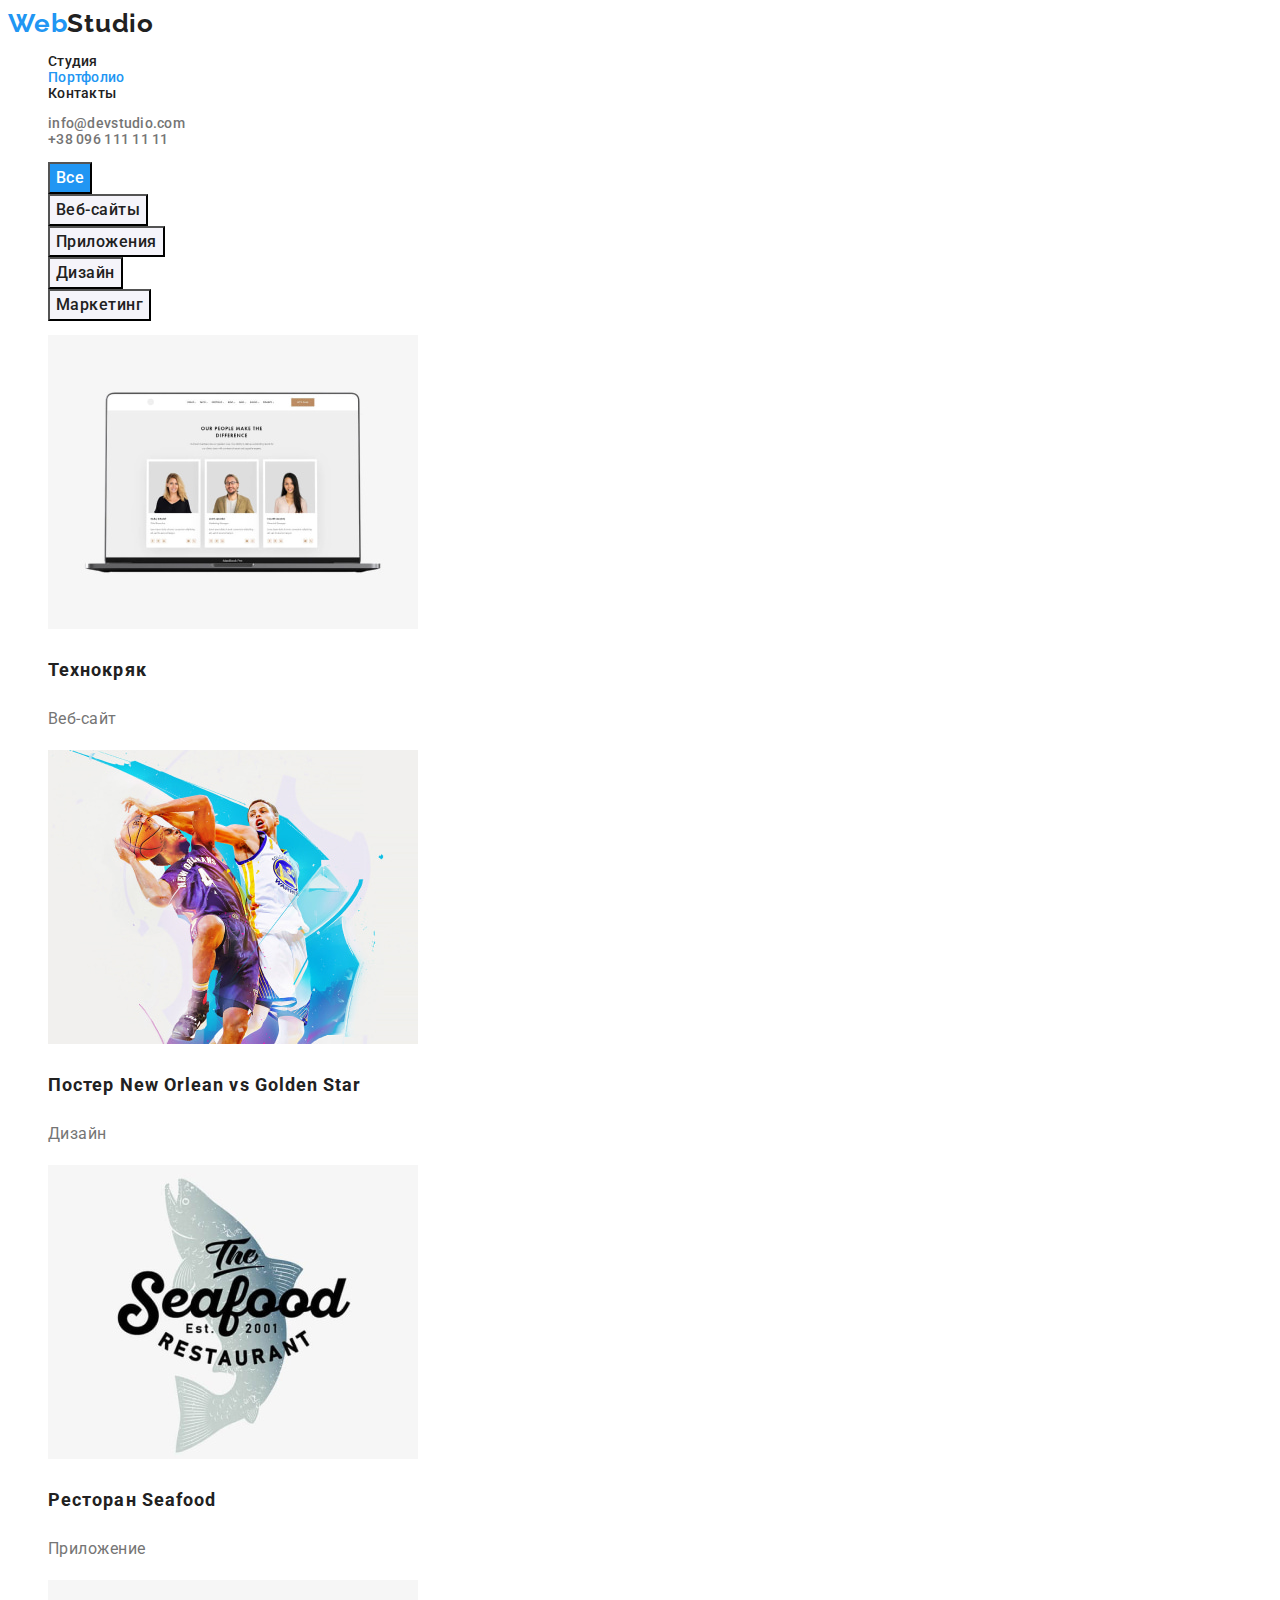
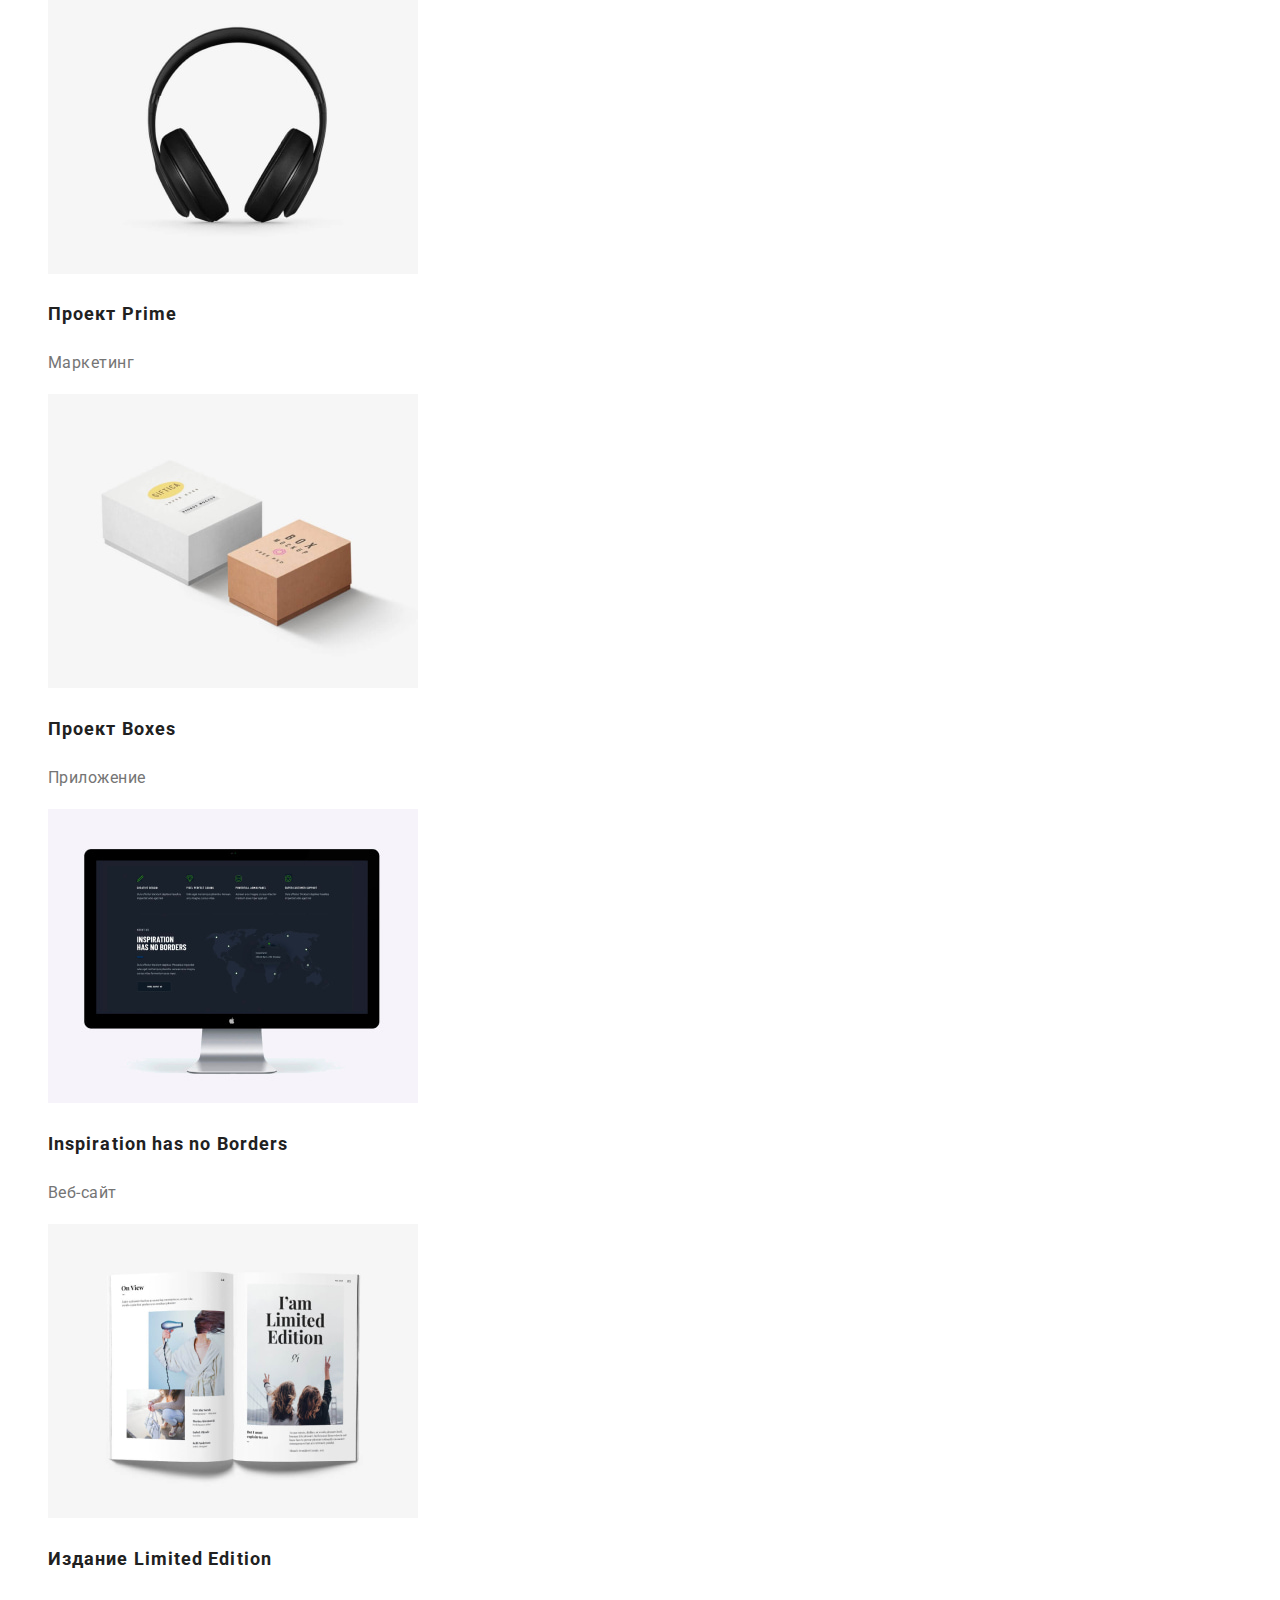
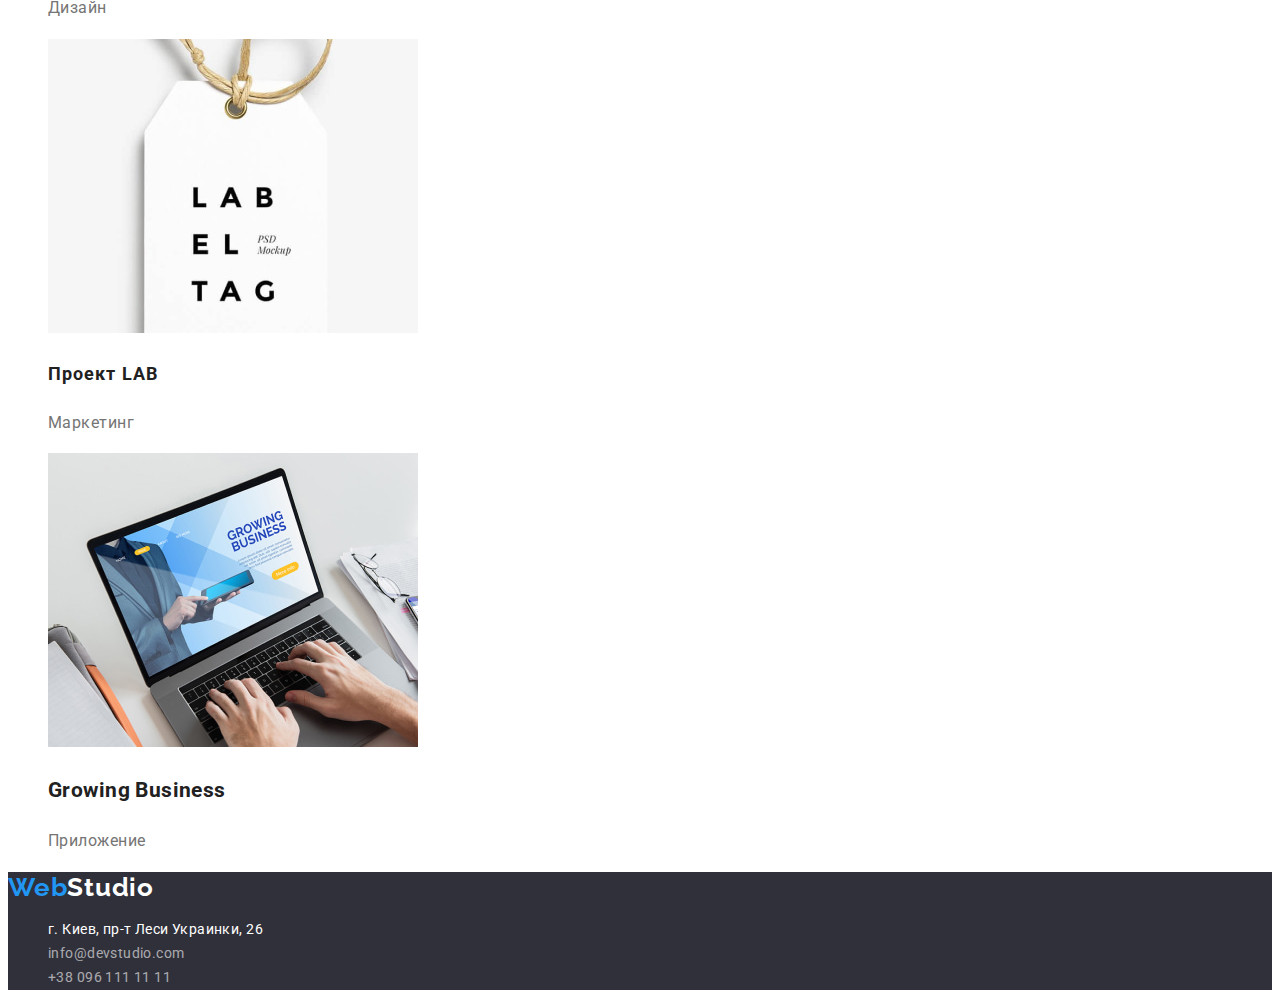
==== portfolio.html @ f4f6609e "Initial commit" ====
<!DOCTYPE html>
<html lang="ru">
  <head>
    <meta charset="UTF-8" />
    <meta http-equiv="X-UA-Compatible" content="IE=edge" />
    <meta name="viewport" content="width=device-width, initial-scale=1.0" />
    <title>Портфолио</title>
    <link rel="preconnect" href="https://fonts.googleapis.com" />
    <link rel="preconnect" href="https://fonts.gstatic.com" crossorigin />
    <link
      href="https://fonts.googleapis.com/css2?family=Raleway:wght@700&family=Roboto:wght@400;500;700;900&display=swap"
      rel="stylesheet"
    />
    <link rel="stylesheet" href="./css/styles.css" />
  </head>

  <body>
    <!--Шапка-->
    <header class="page-header">
      <a href="./index.html" class="logo-link" lang="en"><span class="logo-web">Web</span>Studio</a>
      <nav class="nav">
        <ul class="site-nav-link list">
          <li class="site-nav-item">
            <a href="./index.html" class="site-nav-link">Студия</a>
          </li>
          <li class="site-nav-item">
            <a href="" class="site-nav-link-current">Портфолио</a>
          </li>
          <li class="site-nav-item"><a href="/Контакты" class="site-nav-link">Контакты</a></li>
        </ul>
      </nav>
      <ul class="auth-nav-link list">
        <li class="auth-nav-item">
          <a href="mailto:info@devstudio.com" class="auth-nav-link" lang="en">info@devstudio.com</a>
        </li>
        <li class="auth-nav-item">
          <a href="tel:+380961111111" class="auth-nav-link">+38 096 111 11 11</a>
        </li>
      </ul>
    </header>
    <main>
      <!--Фильтры-->
      <section class="gallery-section">
        <h1 hidden>Примеры работ</h1>
        <ul class="gallery-section-list list">
          <li class="gallery-section-item">
            <button type="button" class="button-primary">Все</button>
          </li>
          <li class="gallery-section-item">
            <button type="button" class="button-secondary">Веб-сайты</button>
          </li>
          <li class="gallery-section-item">
            <button type="button" class="button-secondary">Приложения</button>
          </li>
          <li class="gallery-section-item">
            <button type="button" class="button-secondary">Дизайн</button>
          </li>
          <li class="gallery-section-item">
            <button type="button" class="button-secondary">Маркетинг</button>
          </li>
        </ul>

        <ul class="gallery list">
          <li class="gallery-item">
            <img
              class="gallery-pic"
              src="./image/img-0-hw2.jpeg"
              alt="Фото специалистов"
              width="370"
              height="294"
            />
            <h2 class="galery-headline-portfolio">Технокряк</h2>
            <p class="text">Веб-сайт</p>
          </li>
          <li class="gallery-item">
            <img
              class="gallery-pic"
              src="./image/img-1-hw2.jpeg"
              alt="Игроки в баскетбол"
              width="370"
              height="294"
            />
            <h2 class="galery-headline-portfolio">
              Постер <span lang="en">New Orlean vs Golden Star</span>
            </h2>
            <p class="text">Дизайн</p>
          </li>
          <li class="gallery-item">
            <img
              class="gallery-pic"
              src="./image/img-2-hw2.jpeg"
              alt="Логотив ресторана Сифуд"
              width="370"
              height="294"
            />
            <h2 class="galery-headline-portfolio">Ресторан <span lang="en">Seafood</span></h2>
            <p class="text">Приложение</p>
          </li>
          <li class="gallery-item">
            <img
              class="gallery-pic"
              src="./image/img-3-hw2.jpeg"
              alt="Наушники"
              width="370"
              height="294"
            />
            <h2 class="galery-headline-portfolio">Проект <span lang="en">Prime</span></h2>
            <p class="text">Маркетинг</p>
          </li>
          <li class="gallery-item">
            <img
              class="gallery-pic"
              src="./image/img-4-hw2.jpeg"
              alt="Коробки"
              width="370"
              height="294"
            />
            <h2 class="galery-headline-portfolio">Проект <span lang="en">Boxes</span></h2>
            <p class="text">Приложение</p>
          </li>
          <li class="gallery-item">
            <img
              class="gallery-pic"
              src="./image/img-5-hw2.jpeg"
              alt="Монитор"
              width="370"
              height="294"
            />
            <h2 class="galery-headline-portfolio"><span>Inspiration has no Borders</span></h2>
            <p class="text">Веб-сайт</p>
          </li>
          <li class="gallery-item">
            <img
              class="gallery-pic"
              src="./image/img-6-hw2.jpeg"
              alt="Книга"
              width="370"
              height="294"
            />
            <h2 class="galery-headline-portfolio">
              Издание <span lang="en">Limited Edition</span>
            </h2>
            <p class="text">Дизайн</p>
          </li>

          <li class="gallery-item">
            <img
              class="gallery-pic"
              src="./image/img-7-hw2.jpeg"
              alt="Ярлык"
              width="370"
              height="294"
            />
            <h2 class="galery-headline-portfolio">Проект <span lang="en">LAB</span></h2>
            <p class="text">Маркетинг</p>
          </li>
          <li class="gallery-item">
            <img
              class="gallery-pic"
              src="./image/img-8-hw2.jpeg"
              alt="Человек печатает на ноутбуке"
              width="370"
              height="294"
            />
            <h2 class="galery-headline"><span lang="en">Growing Business</span></h2>
            <p class="text">Приложение</p>
          </li>
        </ul>
      </section>
    </main>
    <!--Футер-->
    <footer class="footer">
      <a href="./index.html" class="logo-footer" lang="en"
        ><span class="logo-web">Web</span><span class="logo-studio">Studio</span></a
      >
      <address class="address">
        <ul class="address-list list">
          <li class="address-item">
            <a
              href="https://goo.gl/maps/HDMTTbNd2vz2HDnC8"
              target="_blank"
              rel="noreferr noopener"
              class="footer-link"
              >г. Киев, пр-т Леси Украинки, 26</a
            >
          </li>
          <li class="address-item">
            <a href="mailto:info@devstudio.com" class="auth-address" lang="en"
              >info@devstudio.com</a
            >
          </li>
          <li class="address-item">
            <a href="tel:+380961111111" class="auth-address">+38 096 111 11 11</a>
          </li>
        </ul>
      </address>
    </footer>
  </body>
</html>
---- css/styles.css ----
/* Голубой текст акцент #2196F3 */
/* Черный текс основной заголовок #212121 */
/* Белый текст основной #FFFFFF */
/* Белый хедер фон  #FFFFFF */
/* Серый текст не основной #757575 */
/* Наша команда фон #F5F4FA */
/* Герой, футер фон #2F303A */
/* Телефон и мыло rgba(255, 255, 255, 0.6); */
:root {
  --primary-text-color: #212121;
  --title-text-color: #ffffff;
  --secondary-text-color: #757575;
  --accent-color: #2196f3;
  --hero-footer-bg-color: #2f303a;
}
/* Основное */
body {
  color: var(--primary-text-color);
  font-family: Roboto, sans-serif;
  font-size: 14px;
  line-height: 1.71;
  letter-spacing: 0.03em;
}
.list {
  list-style: none;
}
/* Лого */
.logo-web {
  color: var(--accent-color);
}
.logo-studio {
  color: var(--title-text-color);
}
.logo-link {
  color: var(--primary-text-color);
  text-decoration: none;
  font-family: Raleway, sans-serif;
  font-weight: 700;
  font-size: 26px;
  line-height: 1.19;
  letter-spacing: 0.03em;
}
.logo-link:hover,
.logo-link:focus {
  color: var(--accent-color);
}
/* Навигация */

.site-nav-link {
  color: var(--primary-text-color);
  text-decoration: none;
  font-weight: 500;
  line-height: 1.14;
  letter-spacing: 0.02em;
}
.site-nav-link:hover,
.site-nav-link:focus {
  color: var(--accent-color);
}
.auth-nav-link {
  color: var(--secondary-text-color);
  text-decoration: none;
  font-weight: 500;
  line-height: 1.14;
  letter-spacing: 0.02em;
}
.site-nav-link-current:hover,
.site-nav-link-current:focus {
  color: var(--accent-color);
}
.site-nav-link-current {
  color: var(--accent-color);
  text-decoration: none;
}

.auth-nav-link:hover,
.auth-nav-link:focus {
  color: var(--accent-color);
}

/* Хедер */
.page.header {
  color: var(--title-text-color);
}
/* Мейн */

.hero {
  color: var(--title-text-color);
  background-color: var(--hero-footer-bg-color);
}
.hero-title {
  /* color: var(--title-text-color);
  background-color: var(--hero-footer-bg-color); */
  font-weight: 900;
  font-size: 44px;
  line-height: 1.36;
  text-align: center;
  letter-spacing: 0.06em;
  text-transform: uppercase;
}

.title {
  font-size: 14px;
  font-weight: 700;
  line-height: 1.14;
  letter-spacing: 0.03em;
  text-transform: uppercase;
}

.gallery-headline-primary {
  font-weight: 700;
  font-size: 36px;
  line-height: 1.16;
  text-align: center;
  letter-spacing: 0.03em;
}
.gallery-item {
  background-color: var(--title-text-color);
}
.gallery-headline {
  font-weight: 500;
  font-size: 16px;
  line-height: 1.18;
  letter-spacing: 0.03em;
}
.galery-headline-portfolio {
  font-weight: 700;
  font-size: 18px;
  line-height: 2;
  letter-spacing: 0.06em;
}
.text {
  color: var(--secondary-text-color);
  font-size: 16px;
  line-height: 1.87;
  letter-spacing: 0.03em;
}
.text-index {
  font-size: 16px;
  line-height: 1.18px;
  letter-spacing: 0.03em;
  color: var(--secondary-text-color);
}
.benefits-text {
  color: var(--secondary-text-color);
  font-size: 14px;
  line-height: 1.14;
  letter-spacing: 0.03em;
}
/* Кнопки */

.hero-button {
  cursor: pointer;
}
.hero-button:hover,
.hero-button:focus {
  background-color: #188ce8;
}
.hero-button {
  font-family: inherit;
  color: var(--title-text-color);
  background-color: var(--accent-color);
  font-weight: 700;
  font-size: 16px;
  line-height: 1.87;
  text-align: center;
  letter-spacing: 0.06em;
}
.button-primary {
  cursor: pointer;
}
.button-primary:hover,
.button-primary:focus {
  background-color: var(--accent-color);
}
.button-primary {
  color: var(--title-text-color);
  background-color: var(--accent-color);
  font-family: inherit;
  font-weight: 500;
  font-size: 16px;
  line-height: 1.62;
  letter-spacing: 0.03em;
}
.button-secondary {
  cursor: pointer;
}
.button-secondary:hover,
.button-secondary:focus {
  color: var(--title-text-color);
  background-color: var(--accent-color);
}
.button-secondary {
  color: var(--primary-text-color);
  background-color: #f5f4fa;
  font-family: inherit;
  font-weight: 500;
  font-size: 16px;
  line-height: 1.62;
  letter-spacing: 0.03em;
}

/* Футер */

.footer {
  color: rgb(255, 255, 255, 0.6);
  background-color: var(--hero-footer-bg-color);
  text-decoration: none;
}

.footer-link {
  color: var(--title-text-color);
  text-decoration: none;
  font-style: normal;
}
.footer-link:hover,
.footer-link:focus {
  color: var(--accent-color);
}
.address {
  font-style: normal;
}

.logo-footer {
  text-decoration: none;
  font-family: Raleway;
  font-weight: 700;
  font-size: 26px;
  line-height: 1.19;
  letter-spacing: 0.03em;
}

.auth-address {
  color: rgba(255, 255, 255, 0.6);
  text-decoration: none;
}
.auth-address:hover,
.auth-address:focus {
  color: var(--accent-color);
}
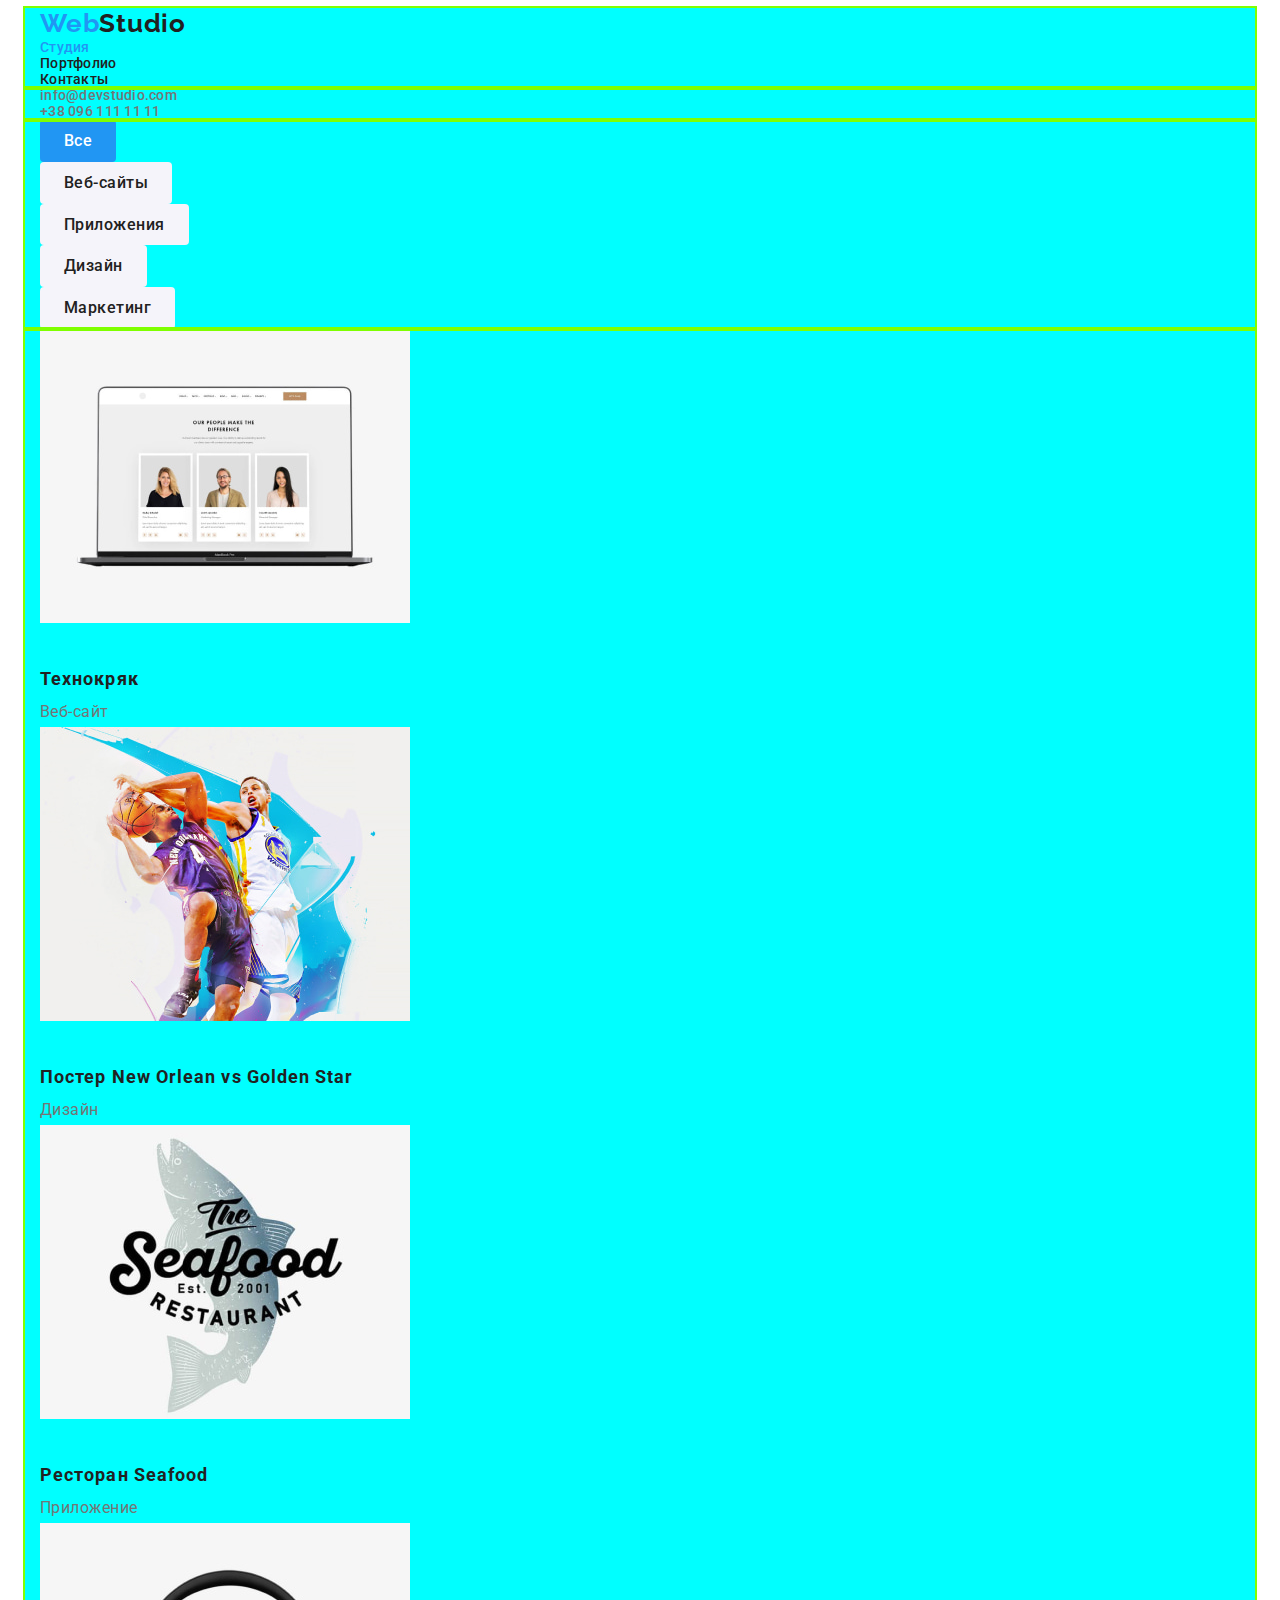
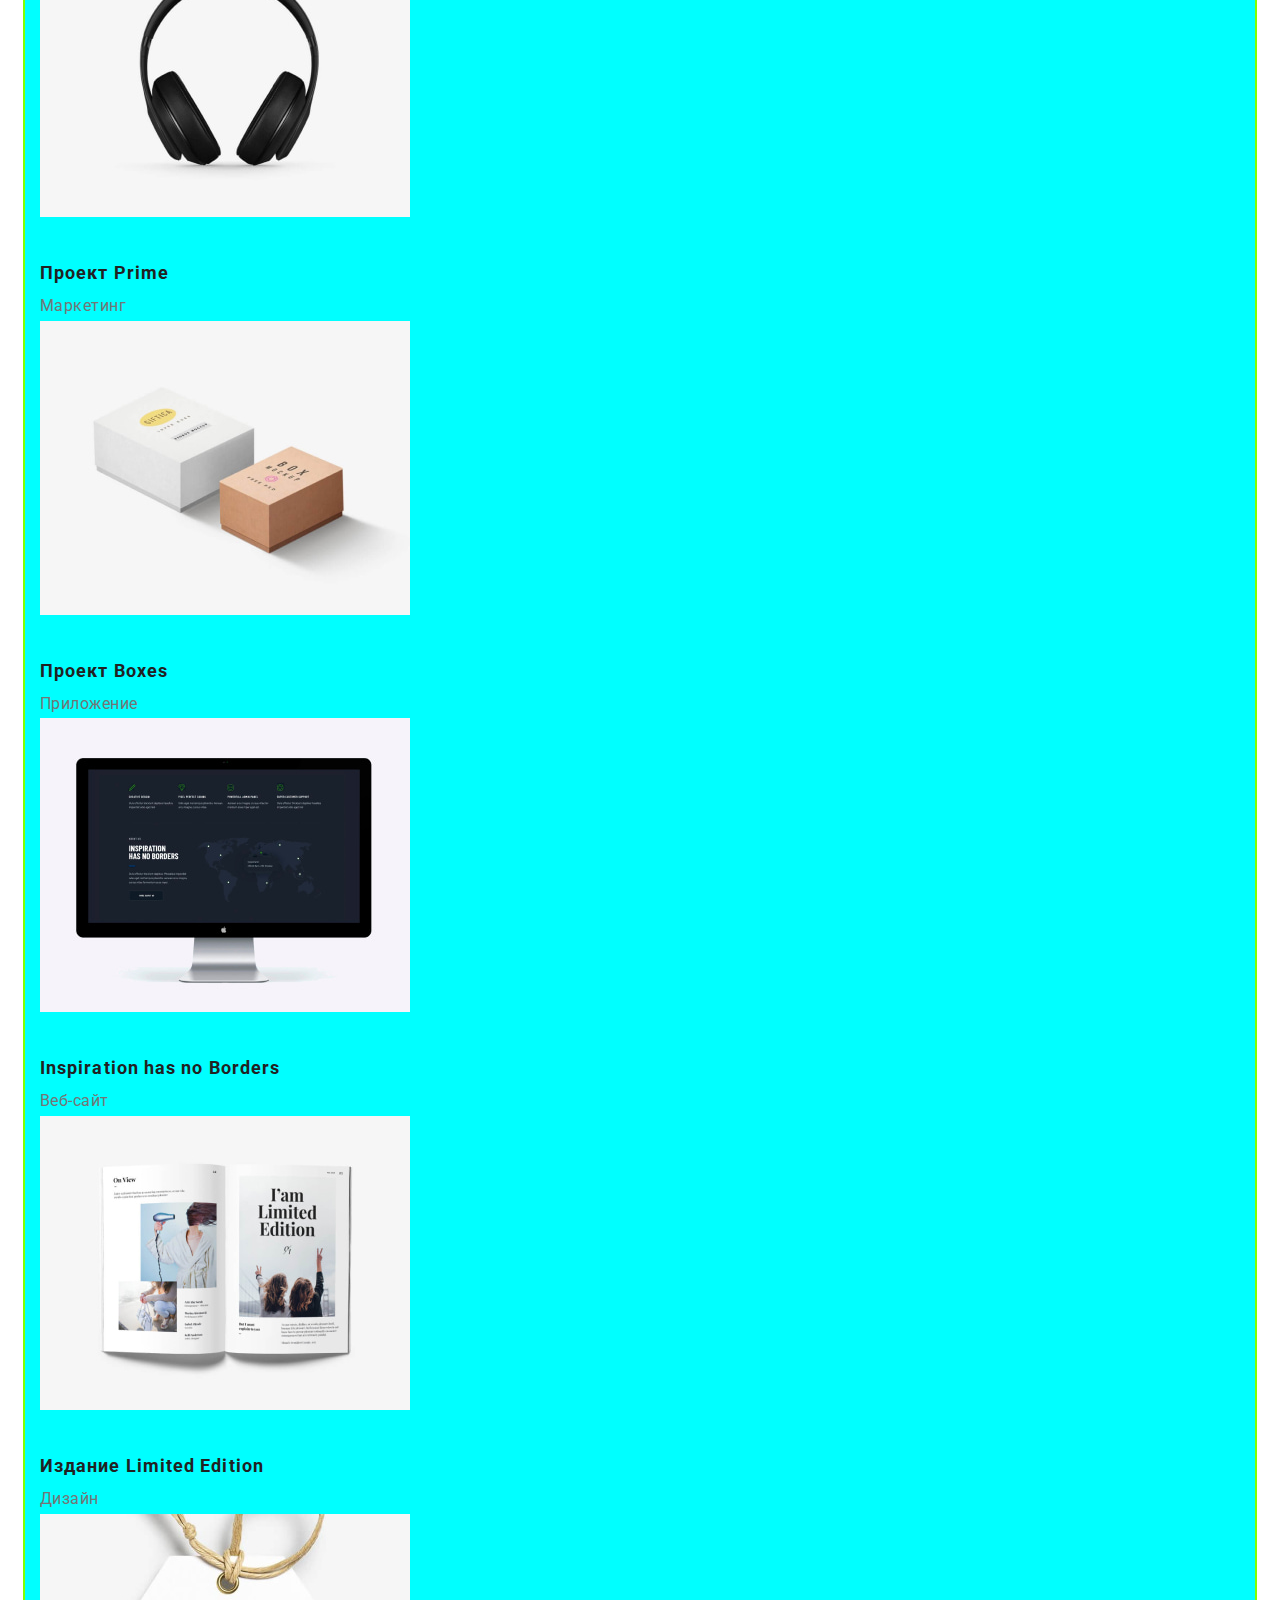
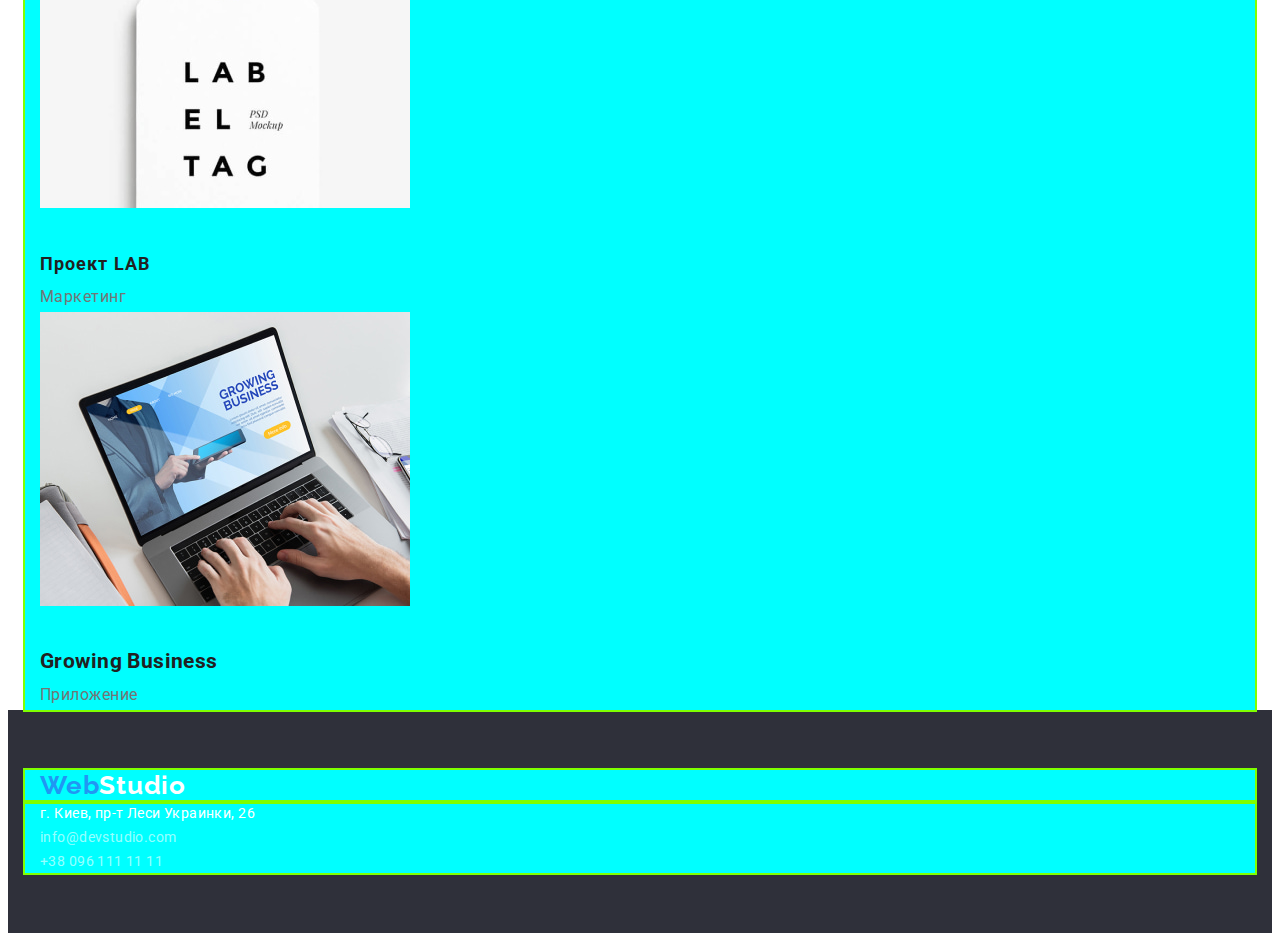
==== commit d581db82: "Добавлены стили для геометрии (ширины, отступы, поля и рамки)" ====
--- a/portfolio.html
+++ b/portfolio.html
@@ -17,19 +17,24 @@
   <body>
     <!--Шапка-->
     <header class="page-header">
-      <a href="./index.html" class="logo-link" lang="en"><span class="logo-web">Web</span>Studio</a>
-      <nav class="nav">
+      <div class="container">
+        <nav class="nav">
+        <a class="logo-link" href="./index.html" lang="en"><span class="logo-web">Web</span>Studio</a>
         <ul class="site-nav-link list">
+          <li class="site-nav-item"><a href="/Студия" class="site-nav-link-current">Студия</a></li>
           <li class="site-nav-item">
-            <a href="./index.html" class="site-nav-link">Студия</a>
-          </li>
-          <li class="site-nav-item">
-            <a href="" class="site-nav-link-current">Портфолио</a>
-          </li>
+            <a
+              href="./portfolio.html"
+              class="site-nav-link"
+              >Портфолио</a
+            >
+          </li class="site-nav-item">
           <li class="site-nav-item"><a href="/Контакты" class="site-nav-link">Контакты</a></li>
         </ul>
       </nav>
-      <ul class="auth-nav-link list">
+      </div>
+     <div class="container">
+        <ul class="auth-nav-link list">
         <li class="auth-nav-item">
           <a href="mailto:info@devstudio.com" class="auth-nav-link" lang="en">info@devstudio.com</a>
         </li>
@@ -37,11 +42,14 @@
           <a href="tel:+380961111111" class="auth-nav-link">+38 096 111 11 11</a>
         </li>
       </ul>
+     </div>
+      
     </header>
     <main>
       <!--Фильтры-->
       <section class="gallery-section">
-        <h1 hidden>Примеры работ</h1>
+       <div class="container">
+          <h1 hidden>Примеры работ</h1>
         <ul class="gallery-section-list list">
           <li class="gallery-section-item">
             <button type="button" class="button-primary">Все</button>
@@ -59,8 +67,10 @@
             <button type="button" class="button-secondary">Маркетинг</button>
           </li>
         </ul>
+       </div>
 
-        <ul class="gallery list">
+        <div class="container">
+          <ul class="gallery list">
           <li class="gallery-item">
             <img
               class="gallery-pic"
@@ -166,14 +176,18 @@
             <p class="text">Приложение</p>
           </li>
         </ul>
+        </div>
       </section>
     </main>
     <!--Футер-->
     <footer class="footer">
-      <a href="./index.html" class="logo-footer" lang="en"
+     <div class="container">
+        <a href="./index.html" class="logo-footer" lang="en"
         ><span class="logo-web">Web</span><span class="logo-studio">Studio</span></a
       >
-      <address class="address">
+     </div>
+     <div class="container">
+        <address class="address">
         <ul class="address-list list">
           <li class="address-item">
             <a
@@ -194,6 +208,7 @@
           </li>
         </ul>
       </address>
+     </div>
     </footer>
   </body>
 </html>
--- a/css/styles.css
+++ b/css/styles.css
@@ -13,6 +13,18 @@
   --accent-color: #2196f3;
   --hero-footer-bg-color: #2f303a;
 }
+
+h1,
+h2,
+h3,
+h4,
+h5,
+h6,
+p {
+  margin-top: 0;
+  margin-bottom: 0;
+}
+
 /* Основное */
 body {
   color: var(--primary-text-color);
@@ -22,7 +34,14 @@
   letter-spacing: 0.03em;
 }
 .list {
+  padding: 0;
+  margin: 0;
   list-style: none;
+}
+.section {
+  padding-top: 94px;
+  padding-bottom: 94px;
+  background-color: violet;
 }
 /* Лого */
 .logo-web {
@@ -44,6 +63,14 @@
 .logo-link:focus {
   color: var(--accent-color);
 }
+.container {
+  width: 1200px;
+  padding-left: 15px;
+  padding-right: 15px;
+  margin: 0 auto;
+  outline: 2px solid chartreuse;
+  background-color: cyan;
+}
 /* Навигация */
 
 .site-nav-link {
@@ -87,19 +114,19 @@
 .hero {
   color: var(--title-text-color);
   background-color: var(--hero-footer-bg-color);
+  text-align: center;
 }
 .hero-title {
-  /* color: var(--title-text-color);
-  background-color: var(--hero-footer-bg-color); */
+  margin-bottom: 30px;
   font-weight: 900;
   font-size: 44px;
   line-height: 1.36;
-  text-align: center;
   letter-spacing: 0.06em;
   text-transform: uppercase;
 }
 
 .title {
+  margin-bottom: 10px;
   font-size: 14px;
   font-weight: 700;
   line-height: 1.14;
@@ -108,16 +135,16 @@
 }
 
 .gallery-headline-primary {
+  margin-bottom: 50px;
   font-weight: 700;
   font-size: 36px;
   line-height: 1.16;
   text-align: center;
   letter-spacing: 0.03em;
 }
-.gallery-item {
-  background-color: var(--title-text-color);
-}
+
 .gallery-headline {
+  margin-bottom: 10px;
   font-weight: 500;
   font-size: 16px;
   line-height: 1.18;
@@ -129,6 +156,9 @@
   line-height: 2;
   letter-spacing: 0.06em;
 }
+.gallery-pic {
+  margin-bottom: 30px;
+}
 .text {
   color: var(--secondary-text-color);
   font-size: 16px;
@@ -136,6 +166,7 @@
   letter-spacing: 0.03em;
 }
 .text-index {
+  margin-bottom: 30px;
   font-size: 16px;
   line-height: 1.18px;
   letter-spacing: 0.03em;
@@ -157,7 +188,13 @@
   background-color: #188ce8;
 }
 .hero-button {
+  margin-bottom: 200px;
+  display: inline-block;
+  border-radius: 4px;
+  padding: 10px 32px;
+  min-width: 200px;
   font-family: inherit;
+  border-color: transparent;
   color: var(--title-text-color);
   background-color: var(--accent-color);
   font-weight: 700;
@@ -174,6 +211,11 @@
   background-color: var(--accent-color);
 }
 .button-primary {
+  display: inline-block;
+  border-radius: 4px;
+  padding: 6px 22px;
+  text-align: center;
+  border-color: transparent;
   color: var(--title-text-color);
   background-color: var(--accent-color);
   font-family: inherit;
@@ -191,6 +233,11 @@
   background-color: var(--accent-color);
 }
 .button-secondary {
+  display: inline-block;
+  border-radius: 4px;
+  padding: 6px 22px;
+  text-align: center;
+  border-color: transparent;
   color: var(--primary-text-color);
   background-color: #f5f4fa;
   font-family: inherit;
@@ -203,6 +250,8 @@
 /* Футер */
 
 .footer {
+  padding-top: 60px;
+  padding-bottom: 60px;
   color: rgb(255, 255, 255, 0.6);
   background-color: var(--hero-footer-bg-color);
   text-decoration: none;
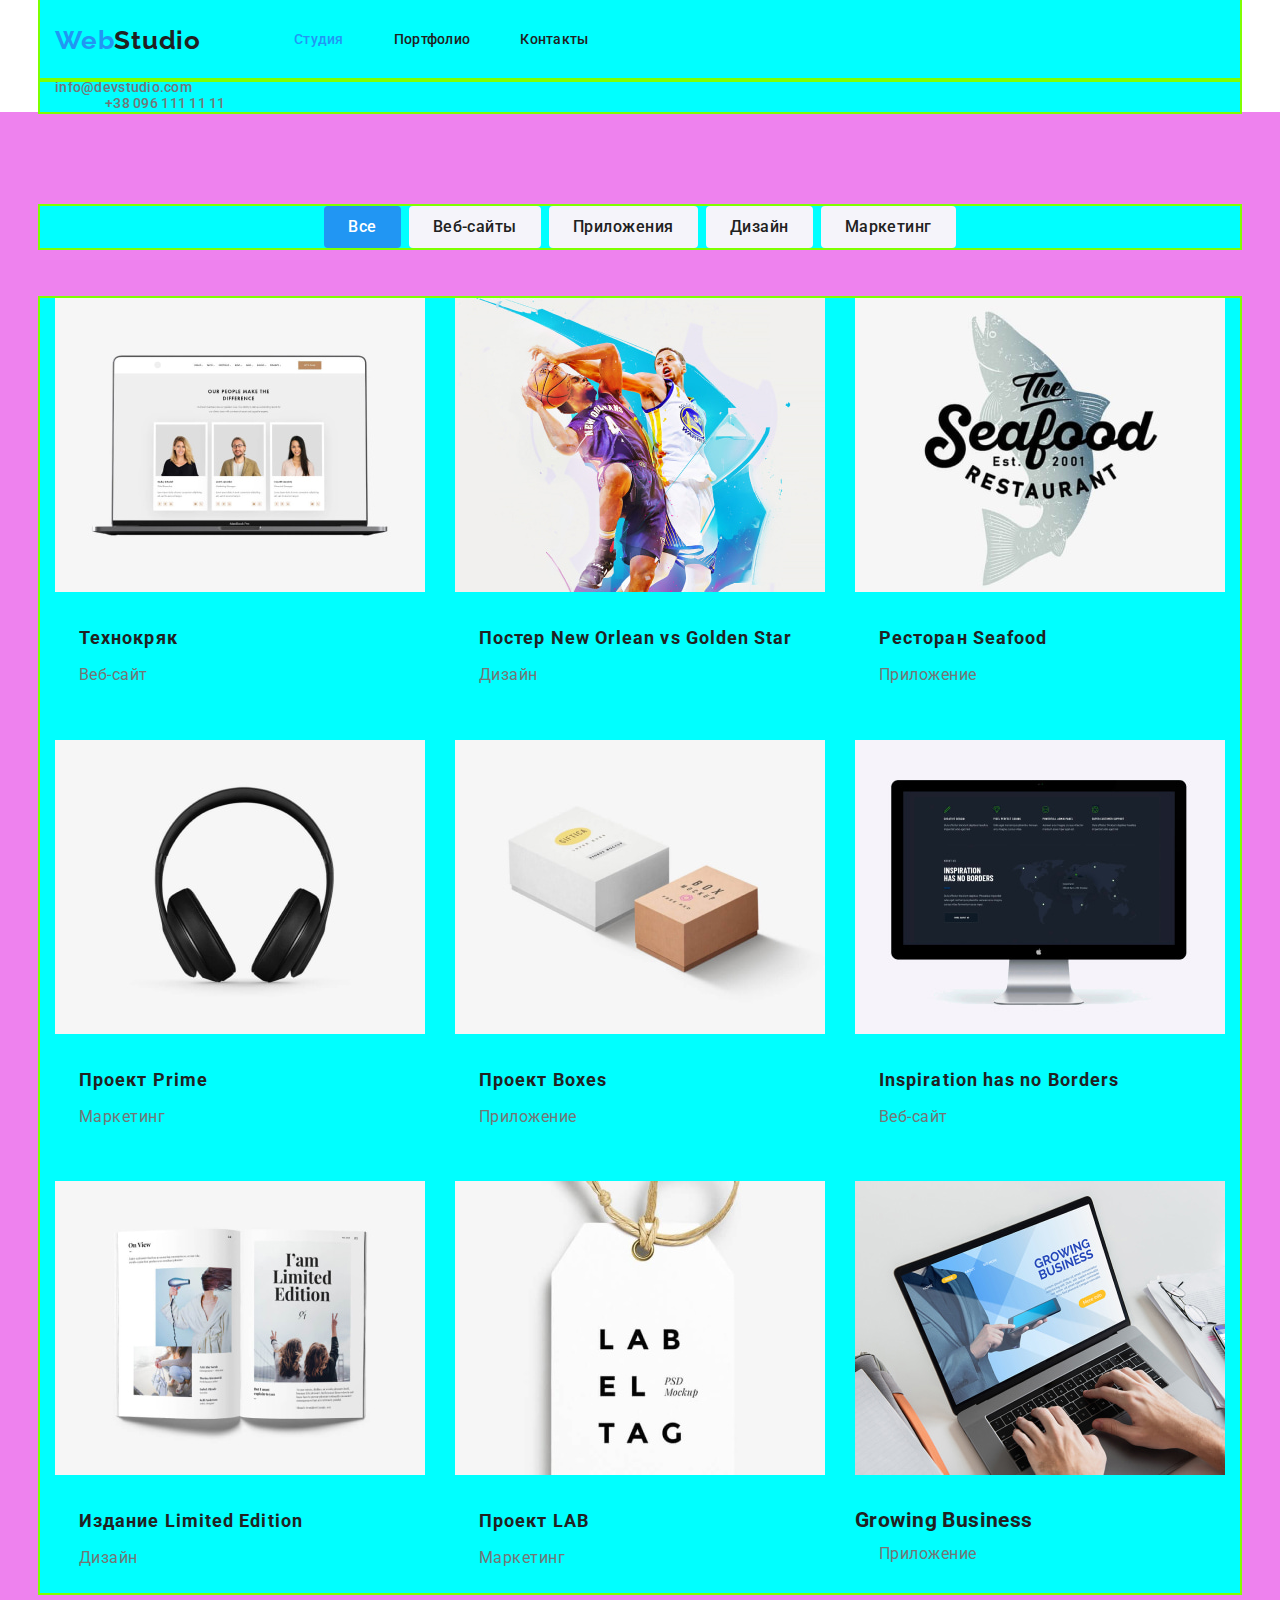
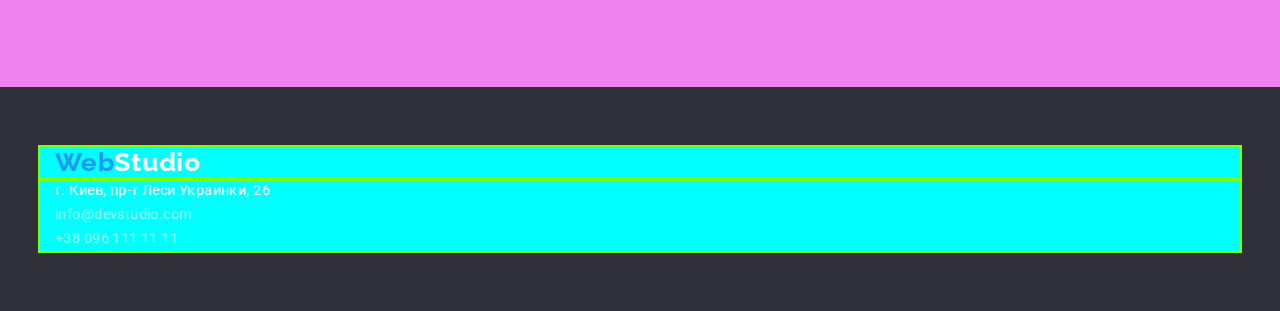
==== commit cc1c8ef3: "позиционирование контента при помощи Flexbox" ====
--- a/portfolio.html
+++ b/portfolio.html
@@ -11,6 +11,7 @@
       href="https://fonts.googleapis.com/css2?family=Raleway:wght@700&family=Roboto:wght@400;500;700;900&display=swap"
       rel="stylesheet"
     />
+    <link rel="stylesheet" href="https://cdnjs.cloudflare.com/ajax/libs/modern-normalize/1.1.0/modern-normalize.min.css">
     <link rel="stylesheet" href="./css/styles.css" />
   </head>
 
@@ -20,8 +21,8 @@
       <div class="container">
         <nav class="nav">
         <a class="logo-link" href="./index.html" lang="en"><span class="logo-web">Web</span>Studio</a>
-        <ul class="site-nav-link list">
-          <li class="site-nav-item"><a href="/Студия" class="site-nav-link-current">Студия</a></li>
+        <ul class="site-nav list">
+          <li class="site-nav-item"><a href="./index.html" class="site-nav-link current">Студия</a></li>
           <li class="site-nav-item">
             <a
               href="./portfolio.html"
@@ -47,33 +48,33 @@
     </header>
     <main>
       <!--Фильтры-->
-      <section class="gallery-section">
+      <section class="main section">
        <div class="container">
           <h1 hidden>Примеры работ</h1>
-        <ul class="gallery-section-list list">
-          <li class="gallery-section-item">
+        <ul class="button-list list">
+          <li class="button-item">
             <button type="button" class="button-primary">Все</button>
           </li>
-          <li class="gallery-section-item">
+          <li class="button-item">
             <button type="button" class="button-secondary">Веб-сайты</button>
           </li>
-          <li class="gallery-section-item">
+          <li class="button-item">
             <button type="button" class="button-secondary">Приложения</button>
           </li>
-          <li class="gallery-section-item">
+          <li class="button-item">
             <button type="button" class="button-secondary">Дизайн</button>
           </li>
-          <li class="gallery-section-item">
+          <li class="button-item">
             <button type="button" class="button-secondary">Маркетинг</button>
           </li>
         </ul>
        </div>
 
         <div class="container">
-          <ul class="gallery list">
-          <li class="gallery-item">
-            <img
-              class="gallery-pic"
+          <ul class="portfolio list">
+          <li class="portfolio-item">
+            <img
+              class="portfolio-pic"
               src="./image/img-0-hw2.jpeg"
               alt="Фото специалистов"
               width="370"
@@ -82,9 +83,9 @@
             <h2 class="galery-headline-portfolio">Технокряк</h2>
             <p class="text">Веб-сайт</p>
           </li>
-          <li class="gallery-item">
-            <img
-              class="gallery-pic"
+          <li class="portfolio-item">
+            <img
+              class="portfolio-pic"
               src="./image/img-1-hw2.jpeg"
               alt="Игроки в баскетбол"
               width="370"
@@ -95,9 +96,9 @@
             </h2>
             <p class="text">Дизайн</p>
           </li>
-          <li class="gallery-item">
-            <img
-              class="gallery-pic"
+          <li class="portfolio-item">
+            <img
+              class="portfolio-pic"
               src="./image/img-2-hw2.jpeg"
               alt="Логотив ресторана Сифуд"
               width="370"
@@ -106,9 +107,9 @@
             <h2 class="galery-headline-portfolio">Ресторан <span lang="en">Seafood</span></h2>
             <p class="text">Приложение</p>
           </li>
-          <li class="gallery-item">
-            <img
-              class="gallery-pic"
+          <li class="portfolio-item">
+            <img
+              class="portfolio-pic"
               src="./image/img-3-hw2.jpeg"
               alt="Наушники"
               width="370"
@@ -117,9 +118,9 @@
             <h2 class="galery-headline-portfolio">Проект <span lang="en">Prime</span></h2>
             <p class="text">Маркетинг</p>
           </li>
-          <li class="gallery-item">
-            <img
-              class="gallery-pic"
+          <li class="portfolio-item">
+            <img
+              class="portfolio-pic"
               src="./image/img-4-hw2.jpeg"
               alt="Коробки"
               width="370"
@@ -128,9 +129,9 @@
             <h2 class="galery-headline-portfolio">Проект <span lang="en">Boxes</span></h2>
             <p class="text">Приложение</p>
           </li>
-          <li class="gallery-item">
-            <img
-              class="gallery-pic"
+          <li class="portfolio-item">
+            <img
+              class="portfolio-pic"
               src="./image/img-5-hw2.jpeg"
               alt="Монитор"
               width="370"
@@ -139,9 +140,9 @@
             <h2 class="galery-headline-portfolio"><span>Inspiration has no Borders</span></h2>
             <p class="text">Веб-сайт</p>
           </li>
-          <li class="gallery-item">
-            <img
-              class="gallery-pic"
+          <li class="portfolio-item">
+            <img
+              class="portfolio-pic"
               src="./image/img-6-hw2.jpeg"
               alt="Книга"
               width="370"
@@ -153,9 +154,9 @@
             <p class="text">Дизайн</p>
           </li>
 
-          <li class="gallery-item">
-            <img
-              class="gallery-pic"
+          <li class="portfolio-item">
+            <img
+              class="portfolio-pic"
               src="./image/img-7-hw2.jpeg"
               alt="Ярлык"
               width="370"
@@ -164,9 +165,9 @@
             <h2 class="galery-headline-portfolio">Проект <span lang="en">LAB</span></h2>
             <p class="text">Маркетинг</p>
           </li>
-          <li class="gallery-item">
-            <img
-              class="gallery-pic"
+          <li class="portfolio-item">
+            <img
+              class="portfolio-pic"
               src="./image/img-8-hw2.jpeg"
               alt="Человек печатает на ноутбуке"
               width="370"
@@ -212,3 +213,4 @@
     </footer>
   </body>
 </html>
+
--- a/css/styles.css
+++ b/css/styles.css
@@ -14,6 +14,14 @@
   --hero-footer-bg-color: #2f303a;
 }
 
+/* Основное */
+body {
+  color: var(--primary-text-color);
+  font-family: Roboto, sans-serif;
+  font-size: 14px;
+  line-height: 1.71;
+  letter-spacing: 0.03em;
+}
 h1,
 h2,
 h3,
@@ -24,15 +32,6 @@
   margin-top: 0;
   margin-bottom: 0;
 }
-
-/* Основное */
-body {
-  color: var(--primary-text-color);
-  font-family: Roboto, sans-serif;
-  font-size: 14px;
-  line-height: 1.71;
-  letter-spacing: 0.03em;
-}
 .list {
   padding: 0;
   margin: 0;
@@ -43,37 +42,52 @@
   padding-bottom: 94px;
   background-color: violet;
 }
-/* Лого */
-.logo-web {
-  color: var(--accent-color);
-}
-.logo-studio {
-  color: var(--title-text-color);
-}
-.logo-link {
-  color: var(--primary-text-color);
-  text-decoration: none;
-  font-family: Raleway, sans-serif;
-  font-weight: 700;
-  font-size: 26px;
-  line-height: 1.19;
-  letter-spacing: 0.03em;
-}
-.logo-link:hover,
-.logo-link:focus {
-  color: var(--accent-color);
-}
+
 .container {
   width: 1200px;
-  padding-left: 15px;
-  padding-right: 15px;
+  padding: 0 15px;
   margin: 0 auto;
   outline: 2px solid chartreuse;
   background-color: cyan;
 }
+
+/* Лого */
+.logo-web {
+  color: var(--accent-color);
+}
+.logo-studio {
+  color: var(--title-text-color);
+}
+.logo-link {
+  margin-right: 93px;
+  color: var(--primary-text-color);
+  text-decoration: none;
+  font-family: Raleway, sans-serif;
+  font-weight: 700;
+  font-size: 26px;
+  line-height: 1.19;
+  letter-spacing: 0.03em;
+}
+.logo-link:hover,
+.logo-link:focus {
+  color: var(--accent-color);
+}
+
 /* Навигация */
+.nav {
+  display: flex;
+  align-items: center;
+}
+
+.site-nav {
+  display: flex;
+}
 
 .site-nav-link {
+  display: block;
+  padding-top: 32px;
+  padding-bottom: 32px;
+
   color: var(--primary-text-color);
   text-decoration: none;
   font-weight: 500;
@@ -84,6 +98,23 @@
 .site-nav-link:focus {
   color: var(--accent-color);
 }
+
+.site-nav-item:not(:last-child) {
+  margin-right: 50px;
+}
+
+.site-nav-link.current:hover,
+.site-nav-link.current:focus {
+  color: var(--accent-color);
+}
+.site-nav-link.current {
+  color: var(--accent-color);
+  text-decoration: none;
+}
+/* auth-nav */
+.auth-nav {
+  display: flex;
+}
 .auth-nav-link {
   color: var(--secondary-text-color);
   text-decoration: none;
@@ -91,13 +122,8 @@
   line-height: 1.14;
   letter-spacing: 0.02em;
 }
-.site-nav-link-current:hover,
-.site-nav-link-current:focus {
-  color: var(--accent-color);
-}
-.site-nav-link-current {
-  color: var(--accent-color);
-  text-decoration: none;
+.auth-nav-item + .auth-nav-item {
+  padding-left: 50px;
 }
 
 .auth-nav-link:hover,
@@ -112,6 +138,7 @@
 /* Мейн */
 
 .hero {
+  padding: 200px 0;
   color: var(--title-text-color);
   background-color: var(--hero-footer-bg-color);
   text-align: center;
@@ -133,8 +160,27 @@
   letter-spacing: 0.03em;
   text-transform: uppercase;
 }
-
-.gallery-headline-primary {
+/* Секции */
+.work {
+  padding-bottom: 94px;
+}
+.work-list {
+  display: flex;
+}
+.work-item + .work-item {
+  padding-left: 30px;
+}
+.team-list {
+  display: flex;
+}
+
+.team-item + .team-item {
+  padding-left: 30px;
+  text-align: center;
+}
+.headline-primary {
+  display: flex;
+  justify-content: center;
   margin-bottom: 50px;
   font-weight: 700;
   font-size: 36px;
@@ -149,17 +195,60 @@
   font-size: 16px;
   line-height: 1.18;
   letter-spacing: 0.03em;
+  text-align: center;
 }
 .galery-headline-portfolio {
+  padding-right: 24px;
+  padding-left: 24px;
+  padding-bottom: 4px;
   font-weight: 700;
   font-size: 18px;
   line-height: 2;
   letter-spacing: 0.06em;
 }
+/* Pic */
+.work-pic {
+  width: 370px;
+}
 .gallery-pic {
+  width: 270px;
   margin-bottom: 30px;
 }
+.portfolio-pic {
+  margin-bottom: 20px;
+}
+
+/* Portfolio */
+
+.portfolio {
+  display: flex;
+  flex-wrap: wrap;
+}
+.button-list {
+  display: flex;
+  justify-content: center;
+  margin-bottom: 50px;
+}
+.button-item:not(:last-child) {
+  padding-right: 8px;
+}
+.portfolio-item {
+  width: 370px;
+  margin-right: 30px;
+  margin-bottom: 30px;
+}
+.portfolio-item:nth-child(3n) {
+  margin-right: 0;
+}
+.portfolio-item:nth-last-child(-n + 3) {
+  margin-bottom: 0;
+}
+
+/* Text */
 .text {
+  padding-right: 24px;
+  padding-left: 24px;
+  padding-bottom: 20px;
   color: var(--secondary-text-color);
   font-size: 16px;
   line-height: 1.87;
@@ -169,8 +258,20 @@
   margin-bottom: 30px;
   font-size: 16px;
   line-height: 1.18px;
+  text-align: center;
   letter-spacing: 0.03em;
   color: var(--secondary-text-color);
+}
+/* Benefits */
+.benefits-list {
+  display: flex;
+}
+.benefits-item {
+  width: 300px;
+  padding-right: 30px;
+}
+.benefits-item:last-child {
+  padding-right: 0;
 }
 .benefits-text {
   color: var(--secondary-text-color);
@@ -188,7 +289,6 @@
   background-color: #188ce8;
 }
 .hero-button {
-  margin-bottom: 200px;
   display: inline-block;
   border-radius: 4px;
   padding: 10px 32px;
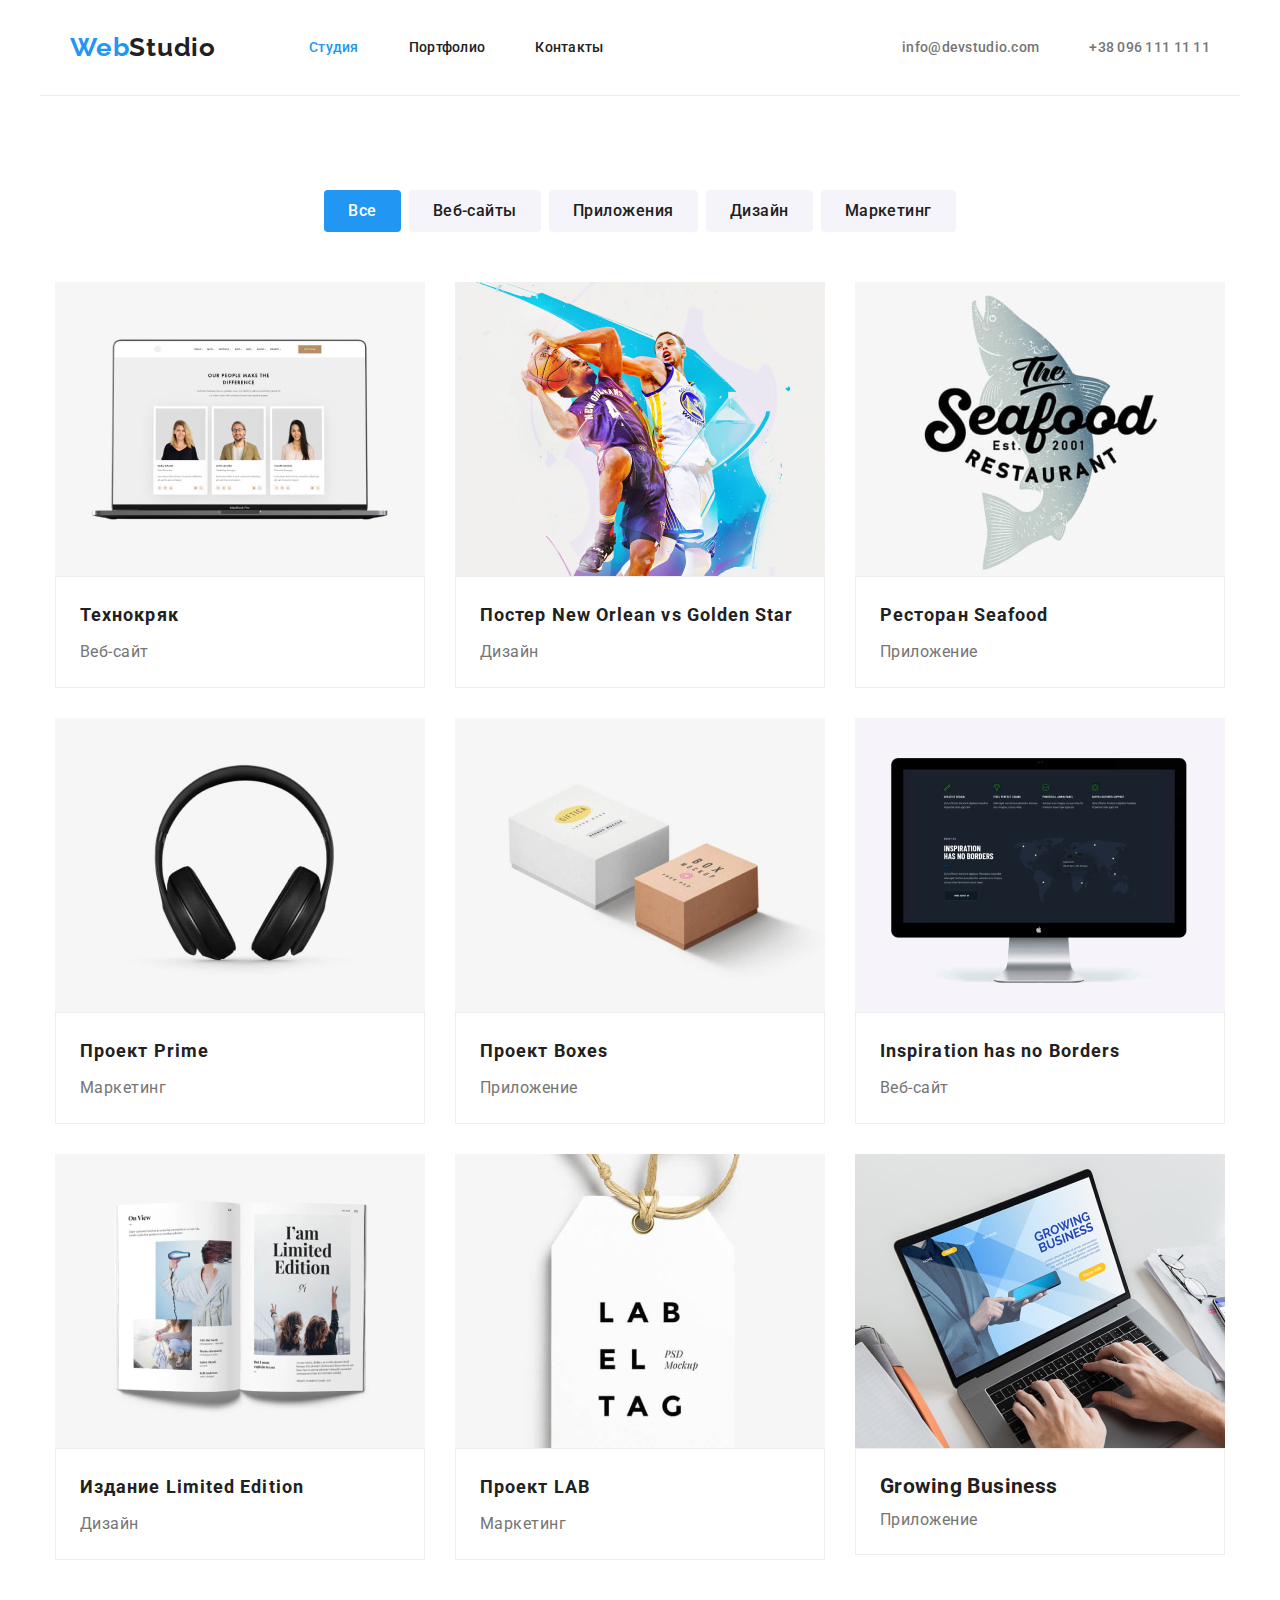
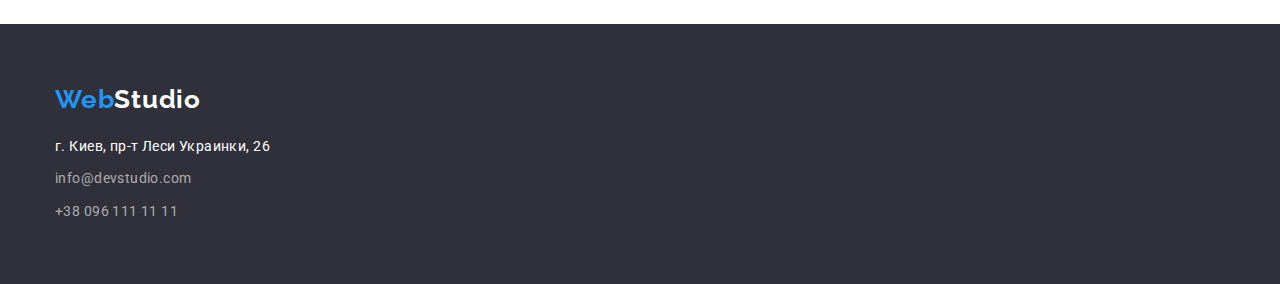
==== commit 67fc8345: "Добавлены стили для геометрии (ширины, отступы, поля и рамки) и позиционирование контента при помощи" ====
--- a/portfolio.html
+++ b/portfolio.html
@@ -11,206 +11,225 @@
       href="https://fonts.googleapis.com/css2?family=Raleway:wght@700&family=Roboto:wght@400;500;700;900&display=swap"
       rel="stylesheet"
     />
-    <link rel="stylesheet" href="https://cdnjs.cloudflare.com/ajax/libs/modern-normalize/1.1.0/modern-normalize.min.css">
+    <link
+      rel="stylesheet"
+      href="https://cdnjs.cloudflare.com/ajax/libs/modern-normalize/1.1.0/modern-normalize.min.css"
+    />
     <link rel="stylesheet" href="./css/styles.css" />
   </head>
 
   <body>
     <!--Шапка-->
-    <header class="page-header">
+    <header class="page-header container">
       <div class="container">
         <nav class="nav">
-        <a class="logo-link" href="./index.html" lang="en"><span class="logo-web">Web</span>Studio</a>
-        <ul class="site-nav list">
-          <li class="site-nav-item"><a href="./index.html" class="site-nav-link current">Студия</a></li>
-          <li class="site-nav-item">
-            <a
-              href="./portfolio.html"
-              class="site-nav-link"
-              >Портфолио</a
+          <a class="logo-link" href="./index.html" lang="en"
+            ><span class="logo-web">Web</span>Studio</a
+          >
+          <ul class="site-nav list">
+            <li class="site-nav-item">
+              <a href="./index.html" class="site-nav-link current">Студия</a>
+            </li>
+            <li class="site-nav-item">
+              <a href="./portfolio.html" class="site-nav-link">Портфолио</a>
+            </li>
+            <li class="site-nav-item"><a href="/Контакты" class="site-nav-link">Контакты</a></li>
+          </ul>
+        </nav>
+      </div>
+      <div class="container">
+        <ul class="auth-nav list">
+          <li class="auth-nav-item">
+            <a href="mailto:info@devstudio.com" class="auth-nav-link" lang="en"
+              >info@devstudio.com</a
             >
-          </li class="site-nav-item">
-          <li class="site-nav-item"><a href="/Контакты" class="site-nav-link">Контакты</a></li>
+          </li>
+          <li class="auth-nav-item">
+            <a href="tel:+380961111111" class="auth-nav-link">+38 096 111 11 11</a>
+          </li>
         </ul>
-      </nav>
-      </div>
-     <div class="container">
-        <ul class="auth-nav-link list">
-        <li class="auth-nav-item">
-          <a href="mailto:info@devstudio.com" class="auth-nav-link" lang="en">info@devstudio.com</a>
-        </li>
-        <li class="auth-nav-item">
-          <a href="tel:+380961111111" class="auth-nav-link">+38 096 111 11 11</a>
-        </li>
-      </ul>
-     </div>
-      
+      </div>
     </header>
     <main>
       <!--Фильтры-->
       <section class="main section">
-       <div class="container">
-          <h1 hidden>Примеры работ</h1>
-        <ul class="button-list list">
-          <li class="button-item">
-            <button type="button" class="button-primary">Все</button>
-          </li>
-          <li class="button-item">
-            <button type="button" class="button-secondary">Веб-сайты</button>
-          </li>
-          <li class="button-item">
-            <button type="button" class="button-secondary">Приложения</button>
-          </li>
-          <li class="button-item">
-            <button type="button" class="button-secondary">Дизайн</button>
-          </li>
-          <li class="button-item">
-            <button type="button" class="button-secondary">Маркетинг</button>
-          </li>
-        </ul>
-       </div>
+        <div class="container">
+          <h1 class="visually-hidden">Примеры работ</h1>
+          <ul class="button-list list">
+            <li class="button-item">
+              <button type="button" class="button-primary">Все</button>
+            </li>
+            <li class="button-item">
+              <button type="button" class="button-secondary">Веб-сайты</button>
+            </li>
+            <li class="button-item">
+              <button type="button" class="button-secondary">Приложения</button>
+            </li>
+            <li class="button-item">
+              <button type="button" class="button-secondary">Дизайн</button>
+            </li>
+            <li class="button-item">
+              <button type="button" class="button-secondary">Маркетинг</button>
+            </li>
+          </ul>
+        </div>
 
         <div class="container">
           <ul class="portfolio list">
-          <li class="portfolio-item">
-            <img
-              class="portfolio-pic"
-              src="./image/img-0-hw2.jpeg"
-              alt="Фото специалистов"
-              width="370"
-              height="294"
-            />
-            <h2 class="galery-headline-portfolio">Технокряк</h2>
-            <p class="text">Веб-сайт</p>
-          </li>
-          <li class="portfolio-item">
-            <img
-              class="portfolio-pic"
-              src="./image/img-1-hw2.jpeg"
-              alt="Игроки в баскетбол"
-              width="370"
-              height="294"
-            />
-            <h2 class="galery-headline-portfolio">
-              Постер <span lang="en">New Orlean vs Golden Star</span>
-            </h2>
-            <p class="text">Дизайн</p>
-          </li>
-          <li class="portfolio-item">
-            <img
-              class="portfolio-pic"
-              src="./image/img-2-hw2.jpeg"
-              alt="Логотив ресторана Сифуд"
-              width="370"
-              height="294"
-            />
-            <h2 class="galery-headline-portfolio">Ресторан <span lang="en">Seafood</span></h2>
-            <p class="text">Приложение</p>
-          </li>
-          <li class="portfolio-item">
-            <img
-              class="portfolio-pic"
-              src="./image/img-3-hw2.jpeg"
-              alt="Наушники"
-              width="370"
-              height="294"
-            />
-            <h2 class="galery-headline-portfolio">Проект <span lang="en">Prime</span></h2>
-            <p class="text">Маркетинг</p>
-          </li>
-          <li class="portfolio-item">
-            <img
-              class="portfolio-pic"
-              src="./image/img-4-hw2.jpeg"
-              alt="Коробки"
-              width="370"
-              height="294"
-            />
-            <h2 class="galery-headline-portfolio">Проект <span lang="en">Boxes</span></h2>
-            <p class="text">Приложение</p>
-          </li>
-          <li class="portfolio-item">
-            <img
-              class="portfolio-pic"
-              src="./image/img-5-hw2.jpeg"
-              alt="Монитор"
-              width="370"
-              height="294"
-            />
-            <h2 class="galery-headline-portfolio"><span>Inspiration has no Borders</span></h2>
-            <p class="text">Веб-сайт</p>
-          </li>
-          <li class="portfolio-item">
-            <img
-              class="portfolio-pic"
-              src="./image/img-6-hw2.jpeg"
-              alt="Книга"
-              width="370"
-              height="294"
-            />
-            <h2 class="galery-headline-portfolio">
-              Издание <span lang="en">Limited Edition</span>
-            </h2>
-            <p class="text">Дизайн</p>
-          </li>
+            <li class="portfolio-item">
+              <img
+                class="portfolio-pic"
+                src="./image/img-0-hw2.jpeg"
+                alt="Фото специалистов"
+                width="370"
+                height="294"
+              />
+              <div class="card-content">
+                <h2 class="galery-headline-portfolio">Технокряк</h2>
+                <p class="text">Веб-сайт</p>
+              </div>
+            </li>
+            <li class="portfolio-item">
+              <img
+                class="portfolio-pic"
+                src="./image/img-1-hw2.jpeg"
+                alt="Игроки в баскетбол"
+                width="370"
+                height="294"
+              />
+              <div class="card-content">
+                <h2 class="galery-headline-portfolio">Постер New Orlean vs Golden Star</h2>
+                <p class="text">Дизайн</p>
+              </div>
+            </li>
+            <li class="portfolio-item">
+              <img
+                class="portfolio-pic"
+                src="./image/img-2-hw2.jpeg"
+                alt="Логотив ресторана Сифуд"
+                width="370"
+                height="294"
+              />
+              <div class="card-content">
+                <h2 class="galery-headline-portfolio">Ресторан <span lang="en">Seafood</span></h2>
+                <p class="text">Приложение</p>
+              </div>
+            </li>
+            <li class="portfolio-item">
+              <img
+                class="portfolio-pic"
+                src="./image/img-3-hw2.jpeg"
+                alt="Наушники"
+                width="370"
+                height="294"
+              />
+              <div class="card-content">
+                <h2 class="galery-headline-portfolio">Проект <span lang="en">Prime</span></h2>
+                <p class="text">Маркетинг</p>
+              </div>
+            </li>
+            <li class="portfolio-item">
+              <img
+                class="portfolio-pic"
+                src="./image/img-4-hw2.jpeg"
+                alt="Коробки"
+                width="370"
+                height="294"
+              />
+              <div class="card-content">
+                <h2 class="galery-headline-portfolio">Проект <span lang="en">Boxes</span></h2>
+                <p class="text">Приложение</p>
+              </div>
+            </li>
+            <li class="portfolio-item">
+              <img
+                class="portfolio-pic"
+                src="./image/img-5-hw2.jpeg"
+                alt="Монитор"
+                width="370"
+                height="294"
+              />
+              <div class="card-content">
+                <h2 class="galery-headline-portfolio"><span>Inspiration has no Borders</span></h2>
+                <p class="text">Веб-сайт</p>
+              </div>
+            </li>
+            <li class="portfolio-item">
+              <img
+                class="portfolio-pic"
+                src="./image/img-6-hw2.jpeg"
+                alt="Книга"
+                width="370"
+                height="294"
+              />
+              <div class="card-content">
+                <h2 class="galery-headline-portfolio">
+                  Издание <span lang="en">Limited Edition</span>
+                </h2>
+                <p class="text">Дизайн</p>
+              </div>
+            </li>
 
-          <li class="portfolio-item">
-            <img
-              class="portfolio-pic"
-              src="./image/img-7-hw2.jpeg"
-              alt="Ярлык"
-              width="370"
-              height="294"
-            />
-            <h2 class="galery-headline-portfolio">Проект <span lang="en">LAB</span></h2>
-            <p class="text">Маркетинг</p>
-          </li>
-          <li class="portfolio-item">
-            <img
-              class="portfolio-pic"
-              src="./image/img-8-hw2.jpeg"
-              alt="Человек печатает на ноутбуке"
-              width="370"
-              height="294"
-            />
-            <h2 class="galery-headline"><span lang="en">Growing Business</span></h2>
-            <p class="text">Приложение</p>
-          </li>
-        </ul>
+            <li class="portfolio-item">
+              <img
+                class="portfolio-pic"
+                src="./image/img-7-hw2.jpeg"
+                alt="Ярлык"
+                width="370"
+                height="294"
+              />
+              <div class="card-content">
+                <h2 class="galery-headline-portfolio">Проект <span lang="en">LAB</span></h2>
+                <p class="text">Маркетинг</p>
+              </div>
+            </li>
+            <li class="portfolio-item">
+              <img
+                class="portfolio-pic"
+                src="./image/img-8-hw2.jpeg"
+                alt="Человек печатает на ноутбуке"
+                width="370"
+                height="294"
+              />
+              <div class="card-content">
+                <h2 class="galery-headline"><span lang="en">Growing Business</span></h2>
+                <p class="text">Приложение</p>
+              </div>
+            </li>
+          </ul>
         </div>
       </section>
     </main>
     <!--Футер-->
     <footer class="footer">
-     <div class="container">
+      <div class="container">
         <a href="./index.html" class="logo-footer" lang="en"
-        ><span class="logo-web">Web</span><span class="logo-studio">Studio</span></a
-      >
-     </div>
-     <div class="container">
+          ><span class="logo-web">Web</span><span class="logo-studio">Studio</span></a
+        >
+      </div>
+      <div class="container">
         <address class="address">
-        <ul class="address-list list">
-          <li class="address-item">
-            <a
-              href="https://goo.gl/maps/HDMTTbNd2vz2HDnC8"
-              target="_blank"
-              rel="noreferr noopener"
-              class="footer-link"
-              >г. Киев, пр-т Леси Украинки, 26</a
-            >
-          </li>
-          <li class="address-item">
-            <a href="mailto:info@devstudio.com" class="auth-address" lang="en"
-              >info@devstudio.com</a
-            >
-          </li>
-          <li class="address-item">
-            <a href="tel:+380961111111" class="auth-address">+38 096 111 11 11</a>
-          </li>
-        </ul>
-      </address>
-     </div>
+          <ul class="address-list list">
+            <li class="address-item">
+              <a
+                href="https://goo.gl/maps/HDMTTbNd2vz2HDnC8"
+                target="_blank"
+                rel="noreferr noopener"
+                class="footer-link"
+                >г. Киев, пр-т Леси Украинки, 26</a
+              >
+            </li>
+            <li class="address-item">
+              <a href="mailto:info@devstudio.com" class="auth-address" lang="en"
+                >info@devstudio.com</a
+              >
+            </li>
+            <li class="address-item">
+              <a href="tel:+380961111111" class="auth-address">+38 096 111 11 11</a>
+            </li>
+          </ul>
+        </address>
+      </div>
     </footer>
   </body>
 </html>
-
--- a/css/styles.css
+++ b/css/styles.css
@@ -12,6 +12,22 @@
   --secondary-text-color: #757575;
   --accent-color: #2196f3;
   --hero-footer-bg-color: #2f303a;
+  --list-set: 30px;
+  --padding-site-nav: 32px;
+  --margin-fifty: 50px;
+  --padding-text: 24px;
+}
+.visually-hidden {
+  position: absolute;
+  width: 1px;
+  height: 1px;
+  margin: -1px;
+  border: 0;
+  padding: 0;
+  white-space: nowrap;
+  clip-path: inset(100%);
+  clip: rect(0 0 0 0);
+  overflow: hidden;
 }
 
 /* Основное */
@@ -32,6 +48,9 @@
   margin-top: 0;
   margin-bottom: 0;
 }
+img {
+  display: block;
+}
 .list {
   padding: 0;
   margin: 0;
@@ -40,18 +59,24 @@
 .section {
   padding-top: 94px;
   padding-bottom: 94px;
-  background-color: violet;
 }
 
 .container {
   width: 1200px;
-  padding: 0 15px;
-  margin: 0 auto;
-  outline: 2px solid chartreuse;
-  background-color: cyan;
+  padding-left: 15px;
+  padding-right: 15px;
+  margin-left: auto;
+  margin-right: auto;
 }
 
 /* Лого */
+.page-header {
+  display: flex;
+  align-items: center;
+  padding-top: var(--padding-site-nav);
+  padding-bottom: var(--padding-site-nav);
+  border-bottom: 1px solid #ececec;
+}
 .logo-web {
   color: var(--accent-color);
 }
@@ -60,13 +85,15 @@
 }
 .logo-link {
   margin-right: 93px;
-  color: var(--primary-text-color);
+
   text-decoration: none;
   font-family: Raleway, sans-serif;
   font-weight: 700;
   font-size: 26px;
   line-height: 1.19;
   letter-spacing: 0.03em;
+
+  color: var(--primary-text-color);
 }
 .logo-link:hover,
 .logo-link:focus {
@@ -84,25 +111,22 @@
 }
 
 .site-nav-link {
-  display: block;
-  padding-top: 32px;
-  padding-bottom: 32px;
-
-  color: var(--primary-text-color);
   text-decoration: none;
   font-weight: 500;
   line-height: 1.14;
   letter-spacing: 0.02em;
-}
+
+  color: var(--primary-text-color);
+}
+.site-nav-item:not(:last-child) {
+  margin-right: var(--margin-fifty);
+}
+
 .site-nav-link:hover,
 .site-nav-link:focus {
   color: var(--accent-color);
 }
 
-.site-nav-item:not(:last-child) {
-  margin-right: 50px;
-}
-
 .site-nav-link.current:hover,
 .site-nav-link.current:focus {
   color: var(--accent-color);
@@ -114,16 +138,18 @@
 /* auth-nav */
 .auth-nav {
   display: flex;
+  justify-content: flex-end;
 }
 .auth-nav-link {
-  color: var(--secondary-text-color);
   text-decoration: none;
   font-weight: 500;
   line-height: 1.14;
   letter-spacing: 0.02em;
-}
-.auth-nav-item + .auth-nav-item {
-  padding-left: 50px;
+
+  color: var(--secondary-text-color);
+}
+.auth-nav-item:not(:last-child) {
+  margin-right: var(--margin-fifty);
 }
 
 .auth-nav-link:hover,
@@ -139,12 +165,14 @@
 
 .hero {
   padding: 200px 0;
+
   color: var(--title-text-color);
   background-color: var(--hero-footer-bg-color);
   text-align: center;
 }
 .hero-title {
-  margin-bottom: 30px;
+  margin-bottom: var(--list-set);
+
   font-weight: 900;
   font-size: 44px;
   line-height: 1.36;
@@ -154,6 +182,7 @@
 
 .title {
   margin-bottom: 10px;
+
   font-size: 14px;
   font-weight: 700;
   line-height: 1.14;
@@ -168,20 +197,28 @@
   display: flex;
 }
 .work-item + .work-item {
-  padding-left: 30px;
+  margin-left: var(--list-set);
+}
+.team {
+  background-color: #f5f4fa;
 }
 .team-list {
   display: flex;
 }
+.team-item {
+  background-color: var(--title-text-color);
+  box-shadow: 0px 1px 3px rgba(0, 0, 0, 0.12), 0px 1px 1px rgba(0, 0, 0, 0.14),
+    0px 2px 1px rgba(0, 0, 0, 0.2);
+}
 
 .team-item + .team-item {
-  padding-left: 30px;
+  margin-left: var(--list-set);
   text-align: center;
 }
 .headline-primary {
-  display: flex;
   justify-content: center;
-  margin-bottom: 50px;
+  margin-bottom: var(--margin-fifty);
+
   font-weight: 700;
   font-size: 36px;
   line-height: 1.16;
@@ -191,6 +228,7 @@
 
 .gallery-headline {
   margin-bottom: 10px;
+
   font-weight: 500;
   font-size: 16px;
   line-height: 1.18;
@@ -198,44 +236,43 @@
   text-align: center;
 }
 .galery-headline-portfolio {
-  padding-right: 24px;
-  padding-left: 24px;
   padding-bottom: 4px;
+
   font-weight: 700;
   font-size: 18px;
   line-height: 2;
   letter-spacing: 0.06em;
 }
-/* Pic */
-.work-pic {
-  width: 370px;
-}
-.gallery-pic {
-  width: 270px;
-  margin-bottom: 30px;
-}
-.portfolio-pic {
-  margin-bottom: 20px;
-}
 
 /* Portfolio */
 
 .portfolio {
   display: flex;
   flex-wrap: wrap;
+  margin-bottom: calc(-1 * var(--list-set));
+  margin-right: calc(-1 * var(--list-set));
+}
+
+.card-content {
+  padding-top: 20px;
+  padding-right: var(--padding-text);
+  padding-bottom: 20px;
+  padding-left: var(--padding-text);
+  border: 1px solid #eeeeee;
 }
 .button-list {
   display: flex;
   justify-content: center;
-  margin-bottom: 50px;
+  margin-bottom: var(--margin-fifty);
 }
 .button-item:not(:last-child) {
   padding-right: 8px;
 }
 .portfolio-item {
-  width: 370px;
-  margin-right: 30px;
-  margin-bottom: 30px;
+  margin-bottom: var(--list-set);
+  margin-right: var(--list-set);
+  flex-basis: calc(100% / 3 - 30px);
+  background-color: var(--title-text-color);
 }
 .portfolio-item:nth-child(3n) {
   margin-right: 0;
@@ -246,18 +283,16 @@
 
 /* Text */
 .text {
-  padding-right: 24px;
-  padding-left: 24px;
-  padding-bottom: 20px;
+  font-size: 16px;
+  line-height: 1.87;
+  letter-spacing: 0.03em;
   color: var(--secondary-text-color);
-  font-size: 16px;
-  line-height: 1.87;
-  letter-spacing: 0.03em;
 }
 .text-index {
-  margin-bottom: 30px;
-  font-size: 16px;
-  line-height: 1.18px;
+  margin-bottom: var(--list-set);
+
+  font-size: 16px;
+  line-height: 1.18;
   text-align: center;
   letter-spacing: 0.03em;
   color: var(--secondary-text-color);
@@ -266,18 +301,15 @@
 .benefits-list {
   display: flex;
 }
-.benefits-item {
-  width: 300px;
-  padding-right: 30px;
-}
-.benefits-item:last-child {
-  padding-right: 0;
-}
+.benefits-item:not(:last-child) {
+  margin-right: var(--list-set);
+}
+
 .benefits-text {
-  color: var(--secondary-text-color);
   font-size: 14px;
   line-height: 1.14;
   letter-spacing: 0.03em;
+  color: var(--secondary-text-color);
 }
 /* Кнопки */
 
@@ -293,15 +325,17 @@
   border-radius: 4px;
   padding: 10px 32px;
   min-width: 200px;
+
   font-family: inherit;
+  font-weight: 700;
+  font-size: 16px;
+  line-height: 1.87;
+  text-align: center;
+  letter-spacing: 0.06em;
+
   border-color: transparent;
   color: var(--title-text-color);
   background-color: var(--accent-color);
-  font-weight: 700;
-  font-size: 16px;
-  line-height: 1.87;
-  text-align: center;
-  letter-spacing: 0.06em;
 }
 .button-primary {
   cursor: pointer;
@@ -315,14 +349,16 @@
   border-radius: 4px;
   padding: 6px 22px;
   text-align: center;
-  border-color: transparent;
-  color: var(--title-text-color);
-  background-color: var(--accent-color);
+
   font-family: inherit;
   font-weight: 500;
   font-size: 16px;
   line-height: 1.62;
   letter-spacing: 0.03em;
+
+  border-color: transparent;
+  color: var(--title-text-color);
+  background-color: var(--accent-color);
 }
 .button-secondary {
   cursor: pointer;
@@ -336,15 +372,17 @@
   display: inline-block;
   border-radius: 4px;
   padding: 6px 22px;
-  text-align: center;
+
+  text-align: center;
+  font-family: inherit;
+  font-weight: 500;
+  font-size: 16px;
+  line-height: 1.62;
+  letter-spacing: 0.03em;
+
   border-color: transparent;
   color: var(--primary-text-color);
   background-color: #f5f4fa;
-  font-family: inherit;
-  font-weight: 500;
-  font-size: 16px;
-  line-height: 1.62;
-  letter-spacing: 0.03em;
 }
 
 /* Футер */
@@ -352,12 +390,15 @@
 .footer {
   padding-top: 60px;
   padding-bottom: 60px;
+
   color: rgb(255, 255, 255, 0.6);
   background-color: var(--hero-footer-bg-color);
   text-decoration: none;
 }
 
 .footer-link {
+  display: block;
+
   color: var(--title-text-color);
   text-decoration: none;
   font-style: normal;
@@ -366,11 +407,17 @@
 .footer-link:focus {
   color: var(--accent-color);
 }
+.address-item:not(:last-child) {
+  margin-bottom: 9px;
+}
+
 .address {
   font-style: normal;
 }
 
 .logo-footer {
+  display: block;
+  margin-bottom: 20px;
   text-decoration: none;
   font-family: Raleway;
   font-weight: 700;
@@ -380,9 +427,11 @@
 }
 
 .auth-address {
+  display: block;
   color: rgba(255, 255, 255, 0.6);
   text-decoration: none;
 }
+
 .auth-address:hover,
 .auth-address:focus {
   color: var(--accent-color);
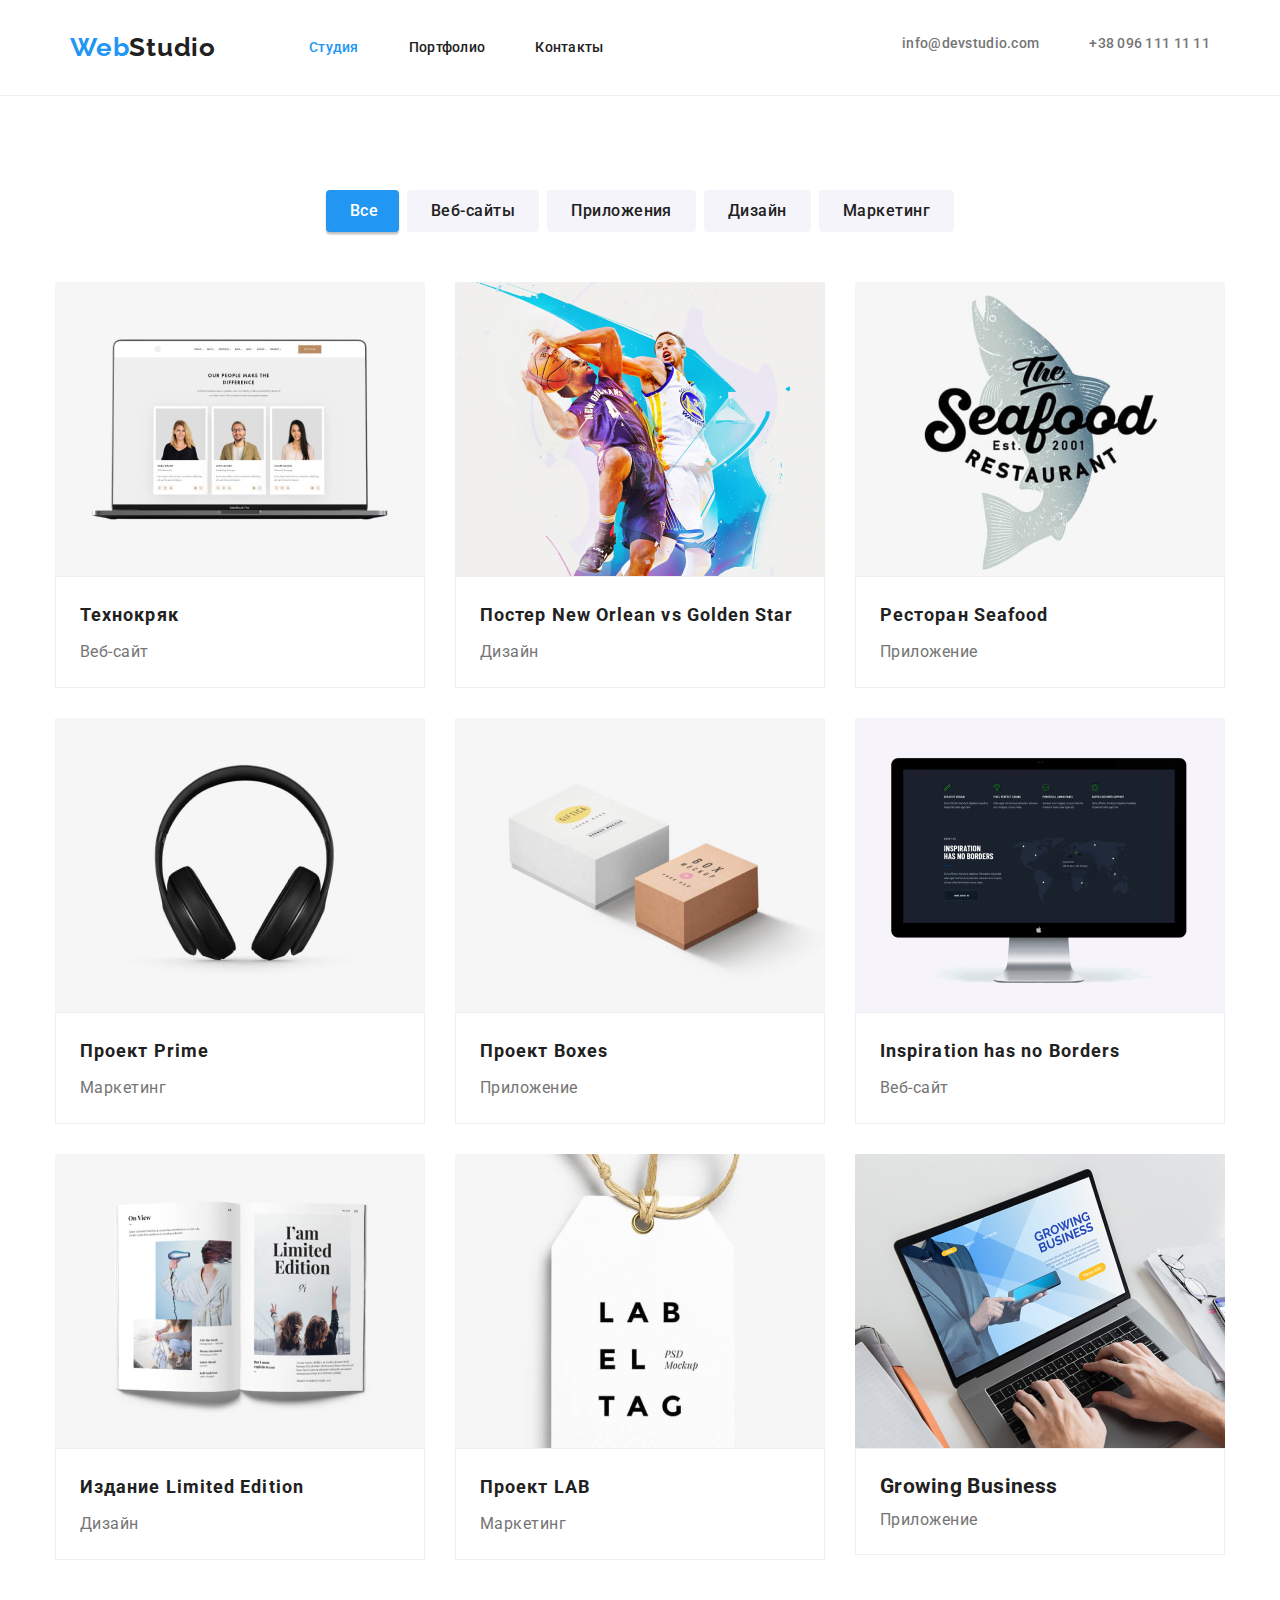
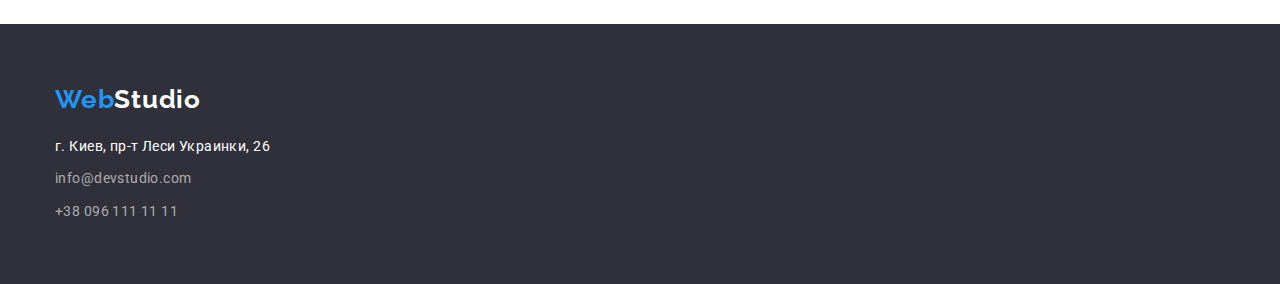
==== commit 372199e5: "Добавлены стили для геометрии (ширины, отступы, поля и рамки) и позиционирование контента при помощи" ====
--- a/portfolio.html
+++ b/portfolio.html
@@ -20,34 +20,36 @@
 
   <body>
     <!--Шапка-->
-    <header class="page-header container">
-      <div class="container">
-        <nav class="nav">
-          <a class="logo-link" href="./index.html" lang="en"
-            ><span class="logo-web">Web</span>Studio</a
-          >
-          <ul class="site-nav list">
-            <li class="site-nav-item">
-              <a href="./index.html" class="site-nav-link current">Студия</a>
-            </li>
-            <li class="site-nav-item">
-              <a href="./portfolio.html" class="site-nav-link">Портфолио</a>
-            </li>
-            <li class="site-nav-item"><a href="/Контакты" class="site-nav-link">Контакты</a></li>
-          </ul>
-        </nav>
-      </div>
-      <div class="container">
-        <ul class="auth-nav list">
-          <li class="auth-nav-item">
-            <a href="mailto:info@devstudio.com" class="auth-nav-link" lang="en"
-              >info@devstudio.com</a
+    <header class="page-header">
+      <div class="container header">
+        <div class="container">
+          <nav class="nav">
+            <a class="logo-link" href="./index.html" lang="en"
+              ><span class="logo-web">Web</span>Studio</a
             >
-          </li>
-          <li class="auth-nav-item">
-            <a href="tel:+380961111111" class="auth-nav-link">+38 096 111 11 11</a>
-          </li>
-        </ul>
+            <ul class="site-nav list">
+              <li class="site-nav-item">
+                <a href="./index.html" class="site-nav-link current">Студия</a>
+              </li>
+              <li class="site-nav-item">
+                <a href="./portfolio.html" class="site-nav-link">Портфолио</a>
+              </li>
+              <li class="site-nav-item"><a href="/Контакты" class="site-nav-link">Контакты</a></li>
+            </ul>
+          </nav>
+        </div>
+        <div class="container auth">
+          <ul class="auth-nav list">
+            <li class="auth-nav-item">
+              <a href="mailto:info@devstudio.com" class="auth-nav-link" lang="en"
+                >info@devstudio.com</a
+              >
+            </li>
+            <li class="auth-nav-item">
+              <a href="tel:+380961111111" class="auth-nav-link">+38 096 111 11 11</a>
+            </li>
+          </ul>
+        </div>
       </div>
     </header>
     <main>
--- a/css/styles.css
+++ b/css/styles.css
@@ -73,6 +73,7 @@
 .page-header {
   display: flex;
   align-items: center;
+
   padding-top: var(--padding-site-nav);
   padding-bottom: var(--padding-site-nav);
   border-bottom: 1px solid #ececec;
@@ -101,6 +102,10 @@
 }
 
 /* Навигация */
+.header {
+  display: flex;
+  text-align: center;
+}
 .nav {
   display: flex;
   align-items: center;
@@ -136,9 +141,12 @@
   text-decoration: none;
 }
 /* auth-nav */
+.auth {
+  display: flex;
+}
 .auth-nav {
   display: flex;
-  justify-content: flex-end;
+  margin-left: auto;
 }
 .auth-nav-link {
   text-decoration: none;
@@ -209,6 +217,7 @@
   background-color: var(--title-text-color);
   box-shadow: 0px 1px 3px rgba(0, 0, 0, 0.12), 0px 1px 1px rgba(0, 0, 0, 0.14),
     0px 2px 1px rgba(0, 0, 0, 0.2);
+  border-radius: 0px 0px 4px 4px;
 }
 
 .team-item + .team-item {
@@ -234,6 +243,10 @@
   line-height: 1.18;
   letter-spacing: 0.03em;
   text-align: center;
+}
+.gallery-pic {
+  margin-bottom: var(--list-set);
+  border-radius: 0px;
 }
 .galery-headline-portfolio {
   padding-bottom: 4px;
@@ -345,10 +358,14 @@
   background-color: var(--accent-color);
 }
 .button-primary {
+  max-width: 73px;
+  min-width: 73px;
   display: inline-block;
   border-radius: 4px;
   padding: 6px 22px;
   text-align: center;
+  box-shadow: 0px 3px 1px rgba(0, 0, 0, 0.1), 0px 1px 2px rgba(0, 0, 0, 0.08),
+    0px 2px 2px rgba(0, 0, 0, 0.12);
 
   font-family: inherit;
   font-weight: 500;
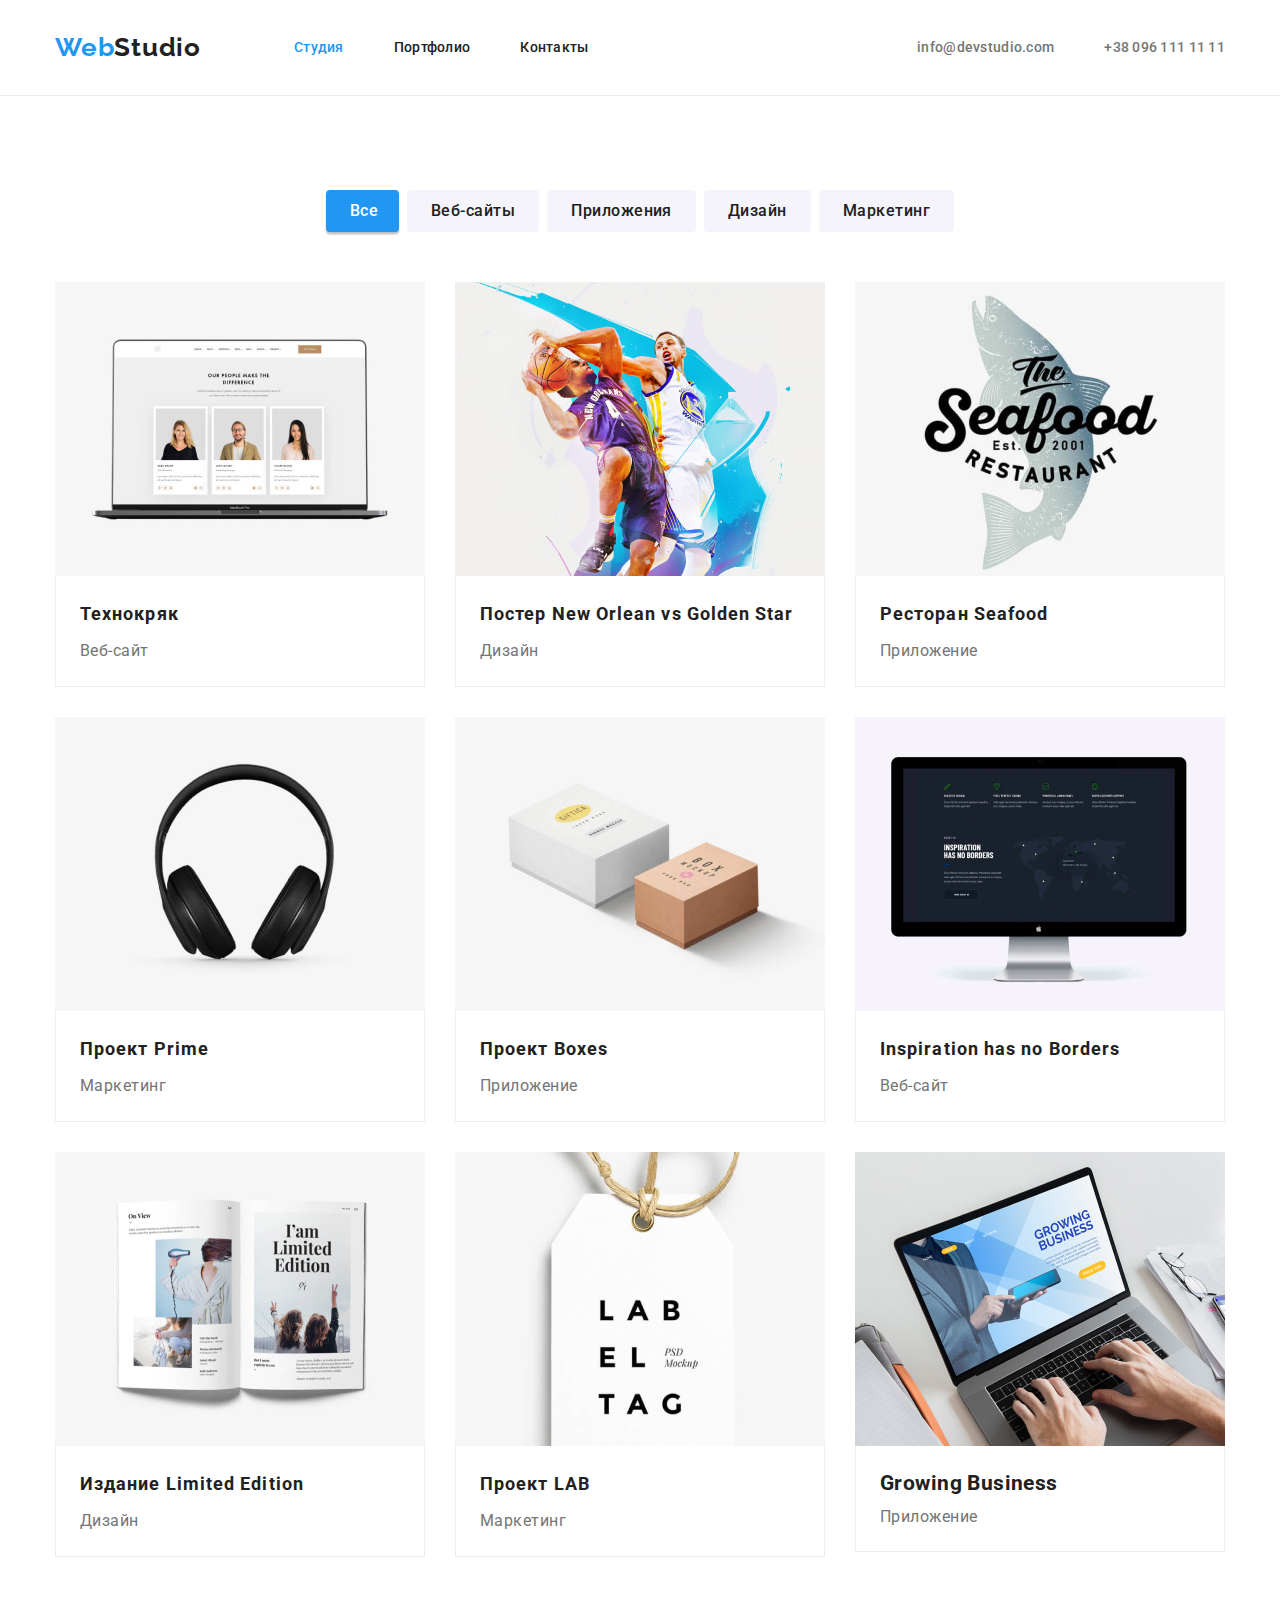
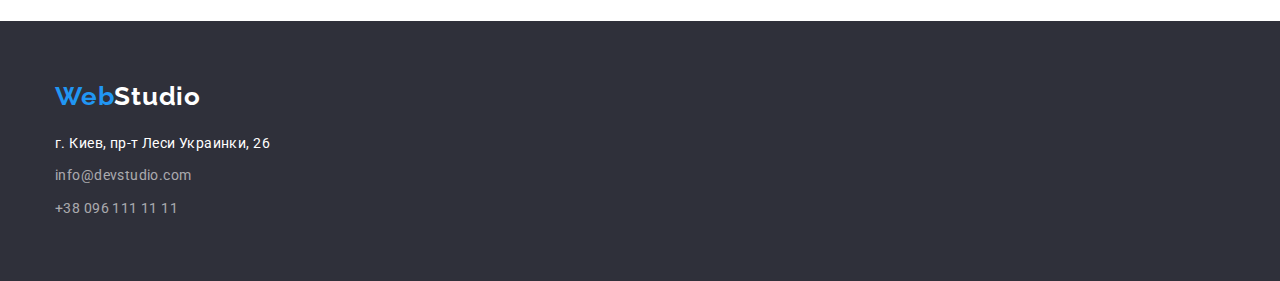
==== commit 382271e9: "позиционирование контента при помощи Flexbox" ====
--- a/portfolio.html
+++ b/portfolio.html
@@ -22,34 +22,31 @@
     <!--Шапка-->
     <header class="page-header">
       <div class="container header">
-        <div class="container">
-          <nav class="nav">
-            <a class="logo-link" href="./index.html" lang="en"
-              ><span class="logo-web">Web</span>Studio</a
+        <nav class="nav">
+          <a class="logo-link" href="./index.html" lang="en"
+            ><span class="logo-web">Web</span>Studio</a
+          >
+          <ul class="site-nav list">
+            <li class="site-nav-item">
+              <a href="./index.html" class="site-nav-link current">Студия</a>
+            </li>
+            <li class="site-nav-item">
+              <a href="./portfolio.html" class="site-nav-link">Портфолио</a>
+            </li>
+            <li class="site-nav-item"><a href="/Контакты" class="site-nav-link">Контакты</a></li>
+          </ul>
+        </nav>
+
+        <ul class="auth-nav list">
+          <li class="auth-nav-item">
+            <a href="mailto:info@devstudio.com" class="auth-nav-link" lang="en"
+              >info@devstudio.com</a
             >
-            <ul class="site-nav list">
-              <li class="site-nav-item">
-                <a href="./index.html" class="site-nav-link current">Студия</a>
-              </li>
-              <li class="site-nav-item">
-                <a href="./portfolio.html" class="site-nav-link">Портфолио</a>
-              </li>
-              <li class="site-nav-item"><a href="/Контакты" class="site-nav-link">Контакты</a></li>
-            </ul>
-          </nav>
-        </div>
-        <div class="container auth">
-          <ul class="auth-nav list">
-            <li class="auth-nav-item">
-              <a href="mailto:info@devstudio.com" class="auth-nav-link" lang="en"
-                >info@devstudio.com</a
-              >
-            </li>
-            <li class="auth-nav-item">
-              <a href="tel:+380961111111" class="auth-nav-link">+38 096 111 11 11</a>
-            </li>
-          </ul>
-        </div>
+          </li>
+          <li class="auth-nav-item">
+            <a href="tel:+380961111111" class="auth-nav-link">+38 096 111 11 11</a>
+          </li>
+        </ul>
       </div>
     </header>
     <main>
--- a/css/styles.css
+++ b/css/styles.css
@@ -71,9 +71,6 @@
 
 /* Лого */
 .page-header {
-  display: flex;
-  align-items: center;
-
   padding-top: var(--padding-site-nav);
   padding-bottom: var(--padding-site-nav);
   border-bottom: 1px solid #ececec;
@@ -141,11 +138,10 @@
   text-decoration: none;
 }
 /* auth-nav */
-.auth {
-  display: flex;
-}
+
 .auth-nav {
   display: flex;
+  align-items: center;
   margin-left: auto;
 }
 .auth-nav-link {
@@ -271,7 +267,9 @@
   padding-right: var(--padding-text);
   padding-bottom: 20px;
   padding-left: var(--padding-text);
+
   border: 1px solid #eeeeee;
+  border-top: none;
 }
 .button-list {
   display: flex;
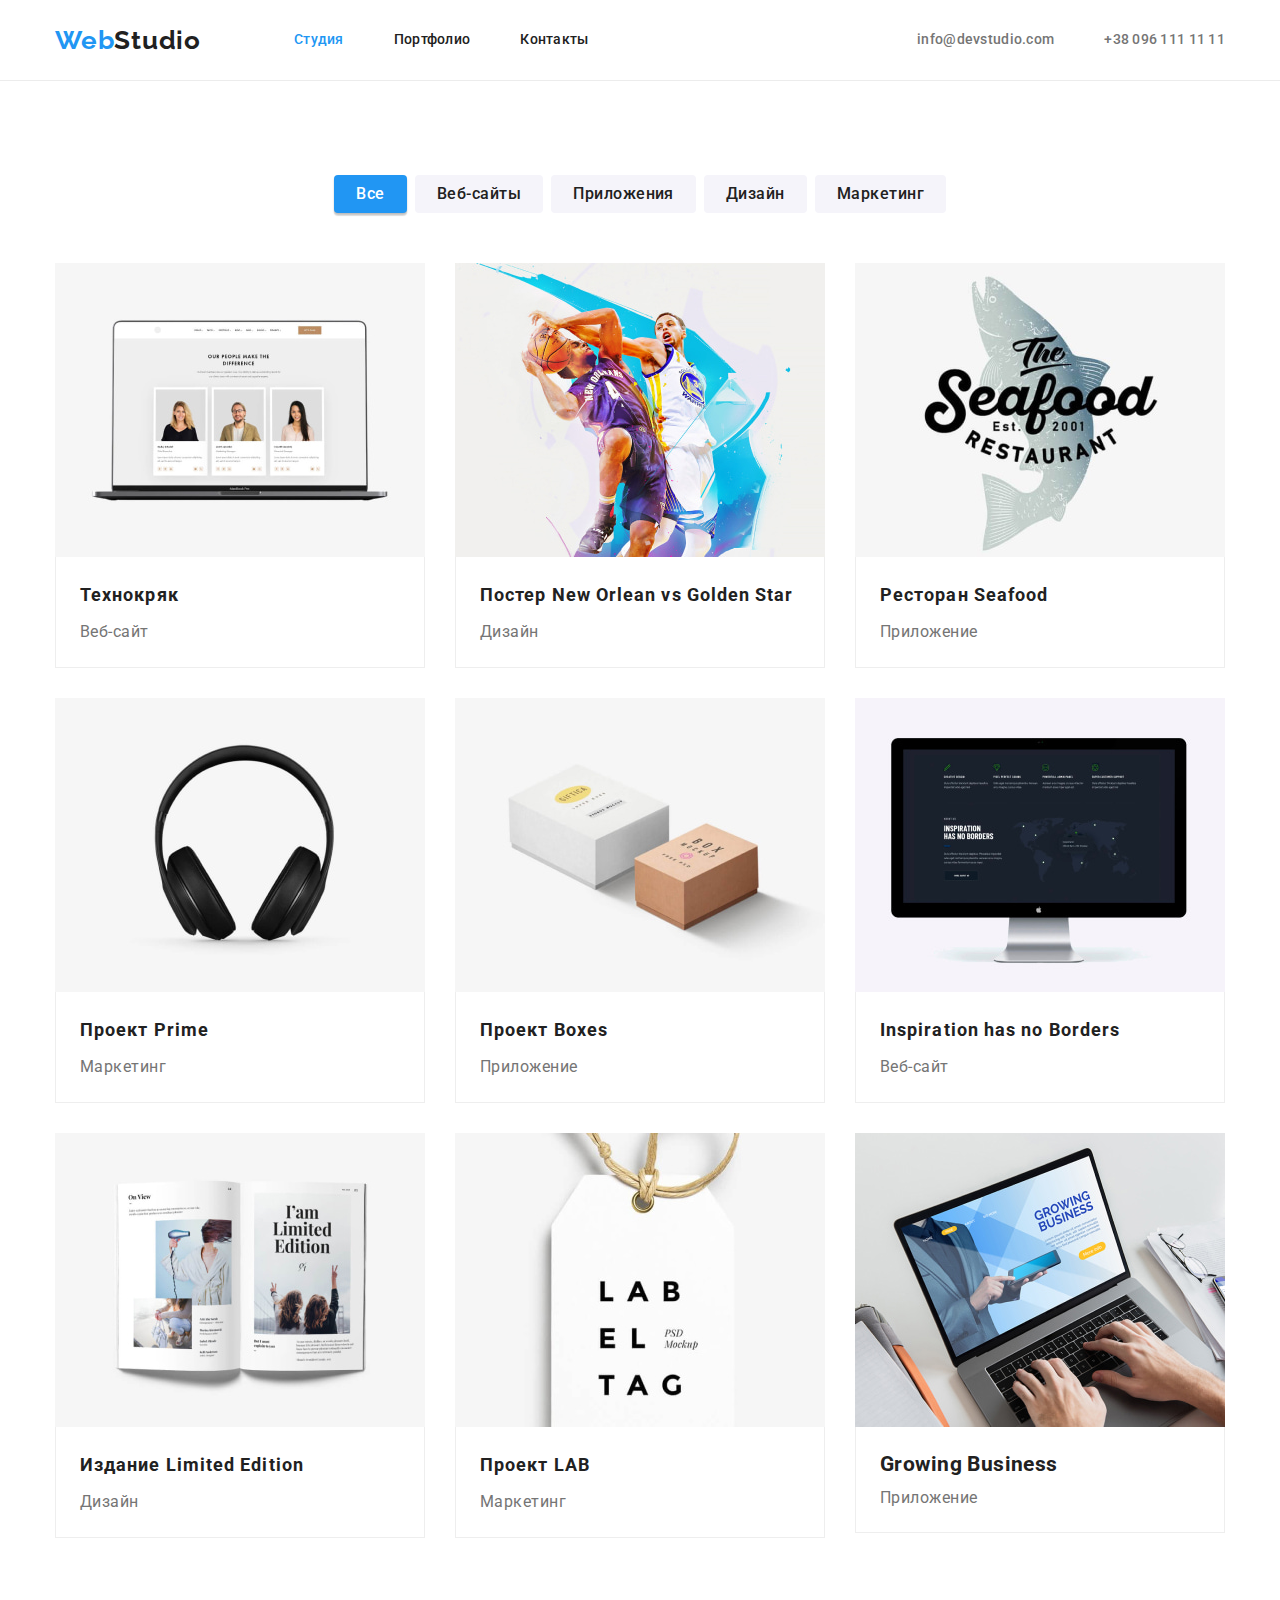
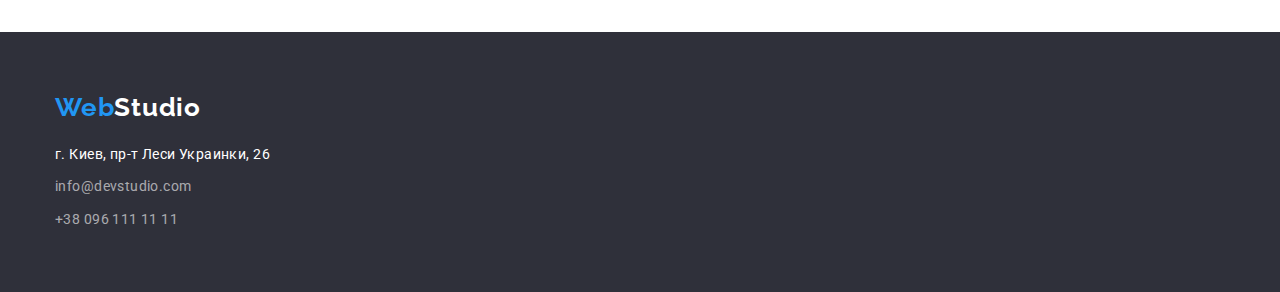
==== commit e835691a: "внесены правки" ====
--- a/portfolio.html
+++ b/portfolio.html
@@ -22,10 +22,10 @@
     <!--Шапка-->
     <header class="page-header">
       <div class="container header">
+        <a class="logo-link" href="./index.html" lang="en"
+          ><span class="logo-web">Web</span>Studio</a
+        >
         <nav class="nav">
-          <a class="logo-link" href="./index.html" lang="en"
-            ><span class="logo-web">Web</span>Studio</a
-          >
           <ul class="site-nav list">
             <li class="site-nav-item">
               <a href="./index.html" class="site-nav-link current">Студия</a>
@@ -51,7 +51,7 @@
     </header>
     <main>
       <!--Фильтры-->
-      <section class="main section">
+      <section class="section">
         <div class="container">
           <h1 class="visually-hidden">Примеры работ</h1>
           <ul class="button-list list">
@@ -71,9 +71,7 @@
               <button type="button" class="button-secondary">Маркетинг</button>
             </li>
           </ul>
-        </div>
-
-        <div class="container">
+
           <ul class="portfolio list">
             <li class="portfolio-item">
               <img
--- a/css/styles.css
+++ b/css/styles.css
@@ -71,54 +71,53 @@
 
 /* Лого */
 .page-header {
+  border-bottom: 1px solid #ececec;
+}
+.logo-web {
+  color: var(--accent-color);
+}
+.logo-studio {
+  color: var(--title-text-color);
+}
+.logo-link {
+  margin-right: 93px;
+
+  text-decoration: none;
+  font-family: Raleway, sans-serif;
+  font-weight: 700;
+  font-size: 26px;
+  line-height: 1.19;
+  letter-spacing: 0.03em;
+
+  color: var(--primary-text-color);
+}
+.logo-link:hover,
+.logo-link:focus {
+  color: var(--accent-color);
+}
+
+/* Навигация */
+.header {
+  display: flex;
+  align-items: center;
+}
+
+.site-nav {
+  display: flex;
+  align-items: center;
+}
+
+.site-nav-link {
+  text-decoration: none;
+
+  color: var(--primary-text-color);
+}
+.site-nav-item {
   padding-top: var(--padding-site-nav);
   padding-bottom: var(--padding-site-nav);
-  border-bottom: 1px solid #ececec;
-}
-.logo-web {
-  color: var(--accent-color);
-}
-.logo-studio {
-  color: var(--title-text-color);
-}
-.logo-link {
-  margin-right: 93px;
-
-  text-decoration: none;
-  font-family: Raleway, sans-serif;
-  font-weight: 700;
-  font-size: 26px;
-  line-height: 1.19;
-  letter-spacing: 0.03em;
-
-  color: var(--primary-text-color);
-}
-.logo-link:hover,
-.logo-link:focus {
-  color: var(--accent-color);
-}
-
-/* Навигация */
-.header {
-  display: flex;
-  text-align: center;
-}
-.nav {
-  display: flex;
-  align-items: center;
-}
-
-.site-nav {
-  display: flex;
-}
-
-.site-nav-link {
-  text-decoration: none;
   font-weight: 500;
   line-height: 1.14;
   letter-spacing: 0.02em;
-
-  color: var(--primary-text-color);
 }
 .site-nav-item:not(:last-child) {
   margin-right: var(--margin-fifty);
@@ -144,6 +143,7 @@
   align-items: center;
   margin-left: auto;
 }
+
 .auth-nav-link {
   text-decoration: none;
   font-weight: 500;
@@ -195,7 +195,7 @@
 }
 /* Секции */
 .work {
-  padding-bottom: 94px;
+  padding-top: 0;
 }
 .work-list {
   display: flex;
@@ -203,11 +203,22 @@
 .work-item + .work-item {
   margin-left: var(--list-set);
 }
+
+.work-pic {
+  max-width: 100%;
+  height: auto;
+}
+
 .team {
   background-color: #f5f4fa;
 }
 .team-list {
   display: flex;
+}
+
+.team-content {
+  padding-top: var(--list-set);
+  padding-bottom: var(--list-set);
 }
 .team-item {
   background-color: var(--title-text-color);
@@ -240,12 +251,9 @@
   letter-spacing: 0.03em;
   text-align: center;
 }
-.gallery-pic {
-  margin-bottom: var(--list-set);
-  border-radius: 0px;
-}
+
 .galery-headline-portfolio {
-  padding-bottom: 4px;
+  margin-bottom: 4px;
 
   font-weight: 700;
   font-size: 18px;
@@ -277,7 +285,7 @@
   margin-bottom: var(--margin-fifty);
 }
 .button-item:not(:last-child) {
-  padding-right: 8px;
+  margin-right: 8px;
 }
 .portfolio-item {
   margin-bottom: var(--list-set);
@@ -285,12 +293,6 @@
   flex-basis: calc(100% / 3 - 30px);
   background-color: var(--title-text-color);
 }
-.portfolio-item:nth-child(3n) {
-  margin-right: 0;
-}
-.portfolio-item:nth-last-child(-n + 3) {
-  margin-bottom: 0;
-}
 
 /* Text */
 .text {
@@ -300,8 +302,6 @@
   color: var(--secondary-text-color);
 }
 .text-index {
-  margin-bottom: var(--list-set);
-
   font-size: 16px;
   line-height: 1.18;
   text-align: center;
@@ -318,7 +318,7 @@
 
 .benefits-text {
   font-size: 14px;
-  line-height: 1.14;
+  line-height: 1.71;
   letter-spacing: 0.03em;
   color: var(--secondary-text-color);
 }
@@ -332,21 +332,21 @@
   background-color: #188ce8;
 }
 .hero-button {
-  display: inline-block;
+  min-width: 200px;
+  padding: 10px 32px;
+
+  font-family: inherit;
+  font-weight: 700;
+  font-size: 16px;
+  line-height: 1.87;
+  text-align: center;
+  letter-spacing: 0.06em;
+
+  border: none;
+  color: var(--title-text-color);
+  background-color: var(--accent-color);
+  box-shadow: 0px 4px 4px rgba(0, 0, 0, 0.15);
   border-radius: 4px;
-  padding: 10px 32px;
-  min-width: 200px;
-
-  font-family: inherit;
-  font-weight: 700;
-  font-size: 16px;
-  line-height: 1.87;
-  text-align: center;
-  letter-spacing: 0.06em;
-
-  border-color: transparent;
-  color: var(--title-text-color);
-  background-color: var(--accent-color);
 }
 .button-primary {
   cursor: pointer;
@@ -356,48 +356,46 @@
   background-color: var(--accent-color);
 }
 .button-primary {
-  max-width: 73px;
   min-width: 73px;
-  display: inline-block;
-  border-radius: 4px;
   padding: 6px 22px;
   text-align: center;
+
+  font-family: inherit;
+  font-weight: 500;
+  font-size: 16px;
+  line-height: 1.62;
+  letter-spacing: 0.03em;
+
+  border: none;
+  color: var(--title-text-color);
+  background-color: var(--accent-color);
   box-shadow: 0px 3px 1px rgba(0, 0, 0, 0.1), 0px 1px 2px rgba(0, 0, 0, 0.08),
     0px 2px 2px rgba(0, 0, 0, 0.12);
-
+  border-radius: 4px;
+}
+.button-secondary {
+  cursor: pointer;
+}
+.button-secondary:hover,
+.button-secondary:focus {
+  color: var(--title-text-color);
+  background-color: var(--accent-color);
+}
+.button-secondary {
+  display: inline-block;
+  padding: 6px 22px;
+
+  text-align: center;
   font-family: inherit;
   font-weight: 500;
   font-size: 16px;
   line-height: 1.62;
   letter-spacing: 0.03em;
 
-  border-color: transparent;
-  color: var(--title-text-color);
-  background-color: var(--accent-color);
-}
-.button-secondary {
-  cursor: pointer;
-}
-.button-secondary:hover,
-.button-secondary:focus {
-  color: var(--title-text-color);
-  background-color: var(--accent-color);
-}
-.button-secondary {
-  display: inline-block;
-  border-radius: 4px;
-  padding: 6px 22px;
-
-  text-align: center;
-  font-family: inherit;
-  font-weight: 500;
-  font-size: 16px;
-  line-height: 1.62;
-  letter-spacing: 0.03em;
-
-  border-color: transparent;
+  border: none;
   color: var(--primary-text-color);
   background-color: #f5f4fa;
+  border-radius: 4px;
 }
 
 /* Футер */
@@ -406,14 +404,10 @@
   padding-top: 60px;
   padding-bottom: 60px;
 
-  color: rgb(255, 255, 255, 0.6);
   background-color: var(--hero-footer-bg-color);
-  text-decoration: none;
 }
 
 .footer-link {
-  display: block;
-
   color: var(--title-text-color);
   text-decoration: none;
   font-style: normal;
@@ -442,7 +436,6 @@
 }
 
 .auth-address {
-  display: block;
   color: rgba(255, 255, 255, 0.6);
   text-decoration: none;
 }
